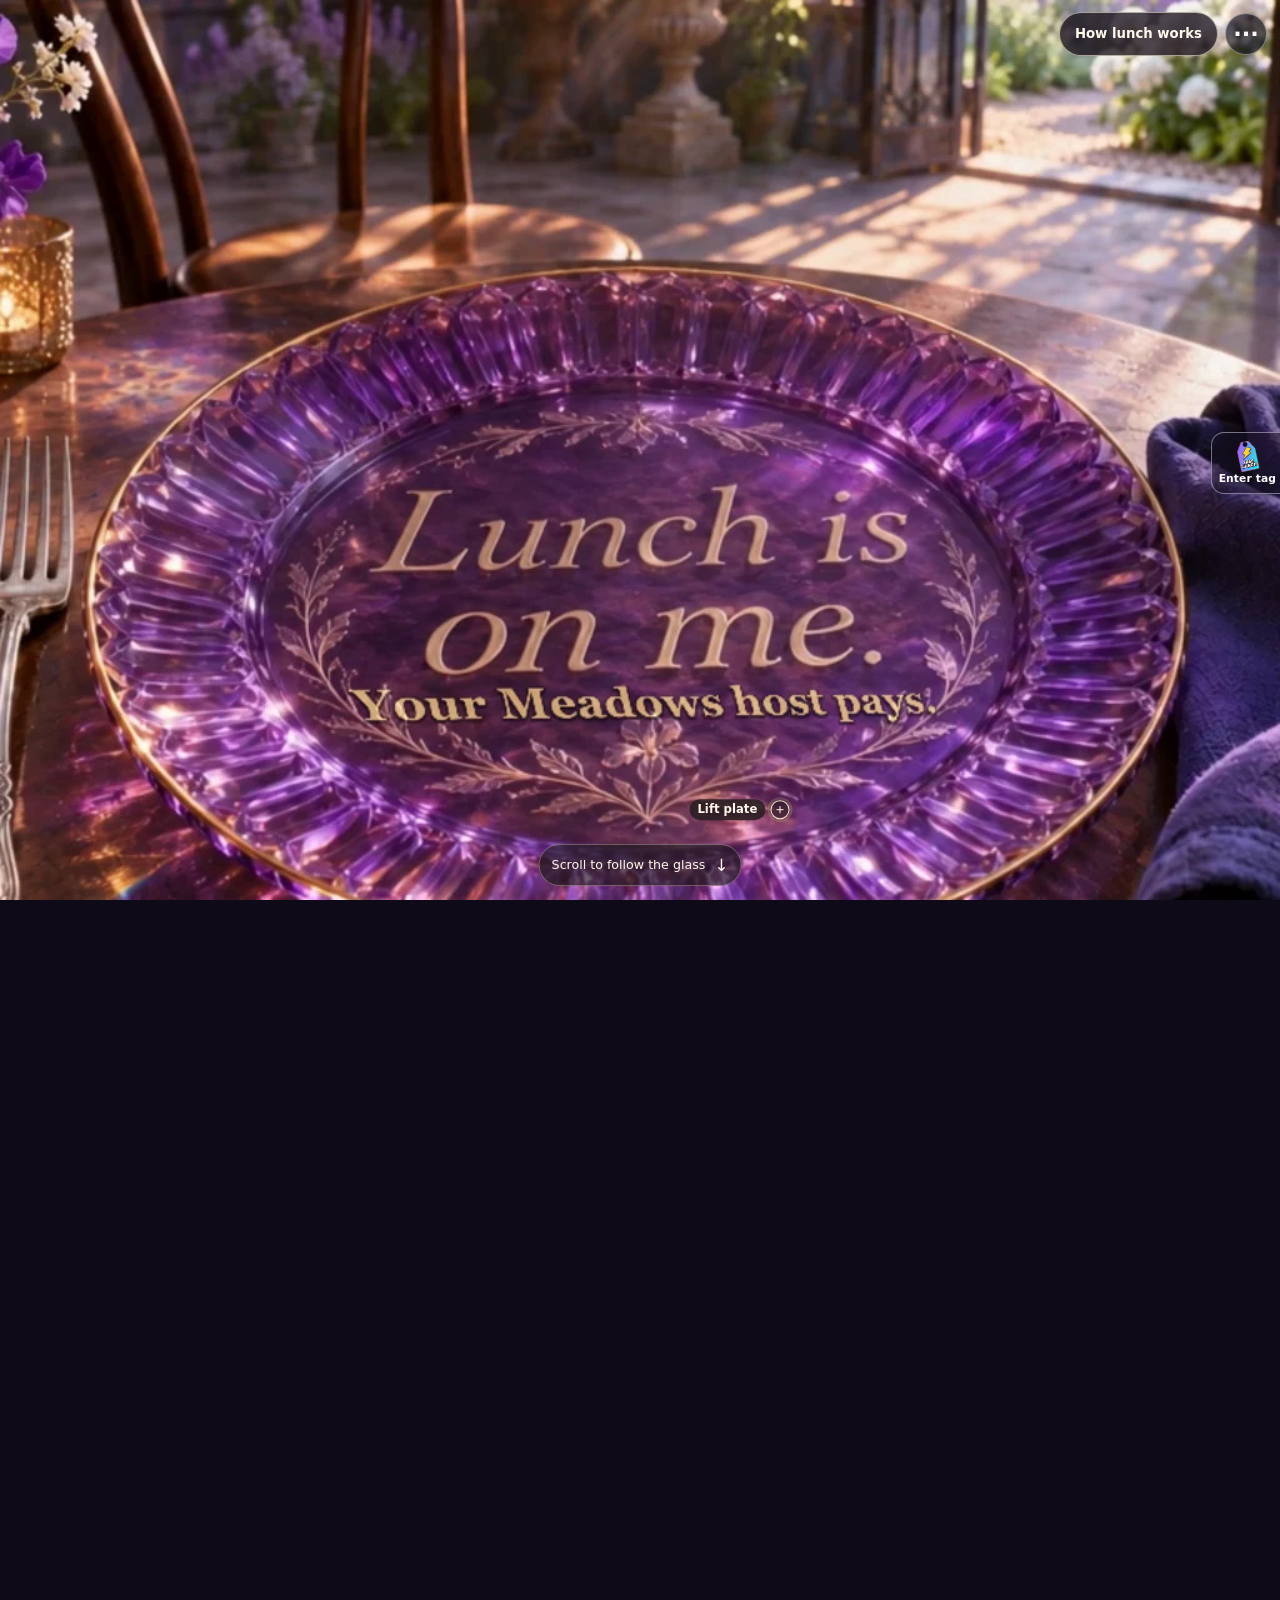
==== index.html @ cc50b6a5 "Add Pass the Salsa as an all-ages neighborhood lunch film" ====
<!doctype html>
<html lang="en">
<head>
<meta charset="utf-8">
<meta name="referrer" content="no-referrer">
<script>
if (location.hash.startsWith('#tag=')) {
  window.__lunchTag = location.hash.slice(5);
  history.replaceState(null, '', location.pathname + location.search + '#claim');
}
</script>
<meta name="viewport" content="width=device-width, initial-scale=1">
<title>Free Lunch Tag · Lunch is on us in Plano, TX</title>
<meta name="description" content="Someone at Meadows Baptist Church wants to buy you lunch. Scan your Free Lunch Tag or enter its code to meet your host and pick a time together.">
<meta name="theme-color" content="#120d25">
<link rel="canonical" href="https://freelunchtag.com/"><link rel="icon" href="LOGO.PNG"><link rel="apple-touch-icon" href="LOGO.PNG"><link rel="manifest" href="manifest.json">
<meta property="og:type" content="website"><meta property="og:url" content="https://freelunchtag.com/"><meta property="og:title" content="Free Lunch Tag · Lunch is on us."><meta property="og:description" content="A little tag. A real invitation to lunch with someone from Meadows in Plano."><meta property="og:image" content="https://freelunchtag.com/assets/film/film-lift-wide.webp?v=walkthrough-1"><meta name="twitter:card" content="summary_large_image">
<link rel="stylesheet" href="screening.css?v=editions-1">
<link rel="preload" as="font" type="font/woff2" crossorigin href="assets/collection/barlow-condensed-extrabold.woff2">
<script type="application/ld+json">{"@context":"https://schema.org","@type":"WebSite","name":"Free Lunch Tag","url":"https://freelunchtag.com/","description":"Collectible invitations to a free meal with a Meadows host in Plano, Texas.","publisher":{"@type":"Organization","name":"Meadows Baptist Church","url":"https://www.meadowsbaptist.org"}}</script>
<script async src="https://www.googletagmanager.com/gtag/js?id=G-GGHV06ZDYR"></script>
<script>window.dataLayer=window.dataLayer||[];function gtag(){dataLayer.push(arguments)}gtag('js',new Date());gtag('config','G-GGHV06ZDYR');</script>
</head>
<body>
<div id="cinema" aria-hidden="true">
  <picture id="stillFrame"><source media="(min-aspect-ratio: 1/1)" srcset="assets/film/film-lift-wide.webp?v=walkthrough-1"><img src="assets/film/film-lift.webp?v=walkthrough-1" alt="" fetchpriority="high"></picture>
  <video id="storyFilm" muted playsinline preload="none" disablepictureinpicture tabindex="-1"></video>
</div>
<header class="film-tools">
  <button type="button" id="invitationGuide" aria-haspopup="dialog" aria-controls="sceneDialog">How lunch works</button>
  <details id="filmOptions"><summary aria-label="Film options" title="Film options"><span aria-hidden="true">···</span></summary>
    <div class="tool-list">
      <a href="found-tag.html">Found Tag</a>
      <a href="lunch-line.html">The Lunch Line</a>
      <a href="pass-the-salsa.html">Pass the Salsa</a>
      <button type="button" id="watchFilm">Watch as a film</button>
      <button type="button" id="inspectTag" aria-haspopup="dialog">Explore the three tags</button>
      <button type="button" id="readScene" aria-haspopup="dialog">Read this scene</button>
      <button type="button" id="motionToggle" aria-pressed="false">Pause motion</button>
    </div>
  </details>
</header>
<div id="filmObjects" role="group" aria-label="Objects in the film"></div>
<main>
  <section id="hero" class="hero" aria-labelledby="hero-title">
    <div class="frame hero-grid">
      <div class="opening">
        <p class="credit">Meadows Baptist Church <span>·</span> Plano, TX</p>
        <h1 id="hero-title"><span>We want to</span> <span>buy you</span> <em>lunch!</em></h1>
        <p class="lede">Your Meadows host buys you lunch. Scan the QR on your tag or enter its code to see your host’s number. Tap “Text my host” to suggest a place and time. After lunch, keep the tag or trade it with a friend.</p>
        <div class="actions"><a class="button pearl" href="#claim">I have a tag</a><a class="text-link" href="#how">How it works</a></div>
      </div>
    </div>
  </section>
  <section id="lunch" class="lunch section" aria-labelledby="lunch-title">
    <div class="frame lunch-inner"><h2 id="lunch-title">Wait… <em>free lunch?</em></h2><div><p>Meadows Baptist Church covers lunch, coffee, or tacos for you and the host linked to your tag. Text your host to pick a spot together.</p><p>A free meal and good conversation. Church attendance is always optional.</p></div></div>
  </section>
  <section id="hosts" class="hosts section" aria-labelledby="hosts-title"><div class="frame host-layout">
    <div><h2 id="hosts-title">Meet your<br><em>lunch hosts.</em></h2><p class="hosts-intro">These are the people from Meadows inviting neighbors to lunch. Tap a name to say hello.</p><p class="proof-text"></p></div>
    <div class="people"><div id="hostsGrid"></div><p id="hostsNotice" role="status"></p><div id="hostProfile" role="region" class="host-profile" aria-label="Lunch host profile" hidden></div></div>
  </div></section>
  <section id="how" class="how section" aria-labelledby="how-title"><div class="frame">
    <h2 id="how-title">How it <em>works.</em></h2>
    <div class="walkthrough">
      <div id="invitationCopy">
        <p class="guide-offer">Someone from Meadows Baptist Church in Plano would love to share a meal with you. Your host picks up the tab.</p>
        <a class="button guide-claim" href="#claim">Enter my tag</a>
        <ol class="guest-steps">
          <li><h3>Find your host.</h3><p>Scan the QR on the back of your tag or enter its 12-character code. You’ll see your host’s photo, a little about them, and their number.</p></li>
          <li><h3>Make a lunch plan.</h3><p>Tap <strong>Text my host</strong> and suggest a time and place.</p><blockquote>“Hey, I got your lunch tag! Are you free for tacos this week?”</blockquote></li>
          <li><h3>Enjoy lunch. Keep the tag.</h3><p>After lunch, keep your design or trade with a friend. The code still points to the original host.</p></li>
        </ol>
        <div class="guest-questions">
          <details><summary>Do I need to attend church?</summary><p>Church attendance is optional. Seth, a pastor at Meadows, takes neighbors in Plano to lunch to hear their stories. Those meals inspired Free Lunch Tag.</p></details>
          <details><summary>Could I host a lunch?</summary><p>Tell your host over lunch that you’d like to invite someone, too. Meadows sets up each new host with a profile and tags of their own.</p></details>
        </div>
      </div>
      <div class="demonstration" aria-hidden="true" data-moment="scan">
        <div class="scan-still"><div class="sample-fob"><div class="mini-ring"></div><img src="assets/collection/back.webp" alt="" width="480" height="720"></div><span class="scanner"></span></div>
        <div class="text-still"><div class="phone-demo"><div class="speaker"></div><div class="chat-header">Your lunch host</div><div class="bubble from">Hey! I got your tag.</div><div class="bubble reply">Tacos on Friday?</div><div class="bubble from last">I’m in!</div></div></div>
        <div class="meal-still"><div class="plate-detail"></div><strong>Lunch<br><i>is on us.</i></strong></div>
      </div>
    </div>
  </div></section>
  <section id="video" class="film section" aria-labelledby="video-title"><div class="frame film-grid">
    <div><h2 id="video-title">Free lunch.<br><em>Real friends.</em></h2><p>See the invitation go from hand to hand in 26 seconds.</p></div>
    <video width="1080" height="1080" controls playsinline preload="none" poster="assets/free-lunch-explainer-poster.jpg" aria-label="Free Lunch Tag explainer"><source src="assets/free-lunch-explainer.mp4" type="video/mp4"><track default kind="captions" src="assets/free-lunch-explainer.vtt" srclang="en" label="English"><a href="assets/free-lunch-explainer.mp4">Watch the film</a></video>
  </div></section>
  <section id="story" class="story section" aria-labelledby="story-title"><div class="frame story-grid"><div><p class="credit">Meadows Baptist Church × Hyper Fenton</p><h2 id="story-title">It started with<br><em>“Let’s grab lunch.”</em></h2></div>
    <div class="prose"><p>Hyper Fenton (Seth Fenton) is a music artist and pastor at Meadows Baptist Church, across the street from Plano East Senior High School. He’s always inviting people around town to grab lunch and hear their stories.</p><p>Free Lunch Tag grew out of that habit. Now Meadows hosts are extending the same invitation to their neighbors.</p>
      <div class="partners"><a href="https://www.meadowsbaptist.org" aria-label="Visit Meadows Baptist Church"><img src="assets/meadows-logo.png" loading="lazy" alt="Meadows Baptist Church"></a><a href="https://www.hyperfenton.com" aria-label="Visit Hyper Fenton"><img src="assets/hyper-fenton-logo.png" loading="lazy" alt="Hyper Fenton"></a></div>
    </div></div></section>
  <section id="why" class="why section" aria-labelledby="why-title"><div class="frame why-inner"><h2 id="why-title">But… <em>why?</em></h2><div><p>We believe God is relational. Jesus made time to sit at the table with people, and we want to love our neighbors that way, too.</p><p>You’re welcome whether you come to church or simply want someone to share a meal with.</p></div></div></section>
  <section id="claim" class="claim section" aria-label="Your invitation"><div class="frame"><div class="ticket">
    <div id="step-0" class="claim-step active"><h2>Enter <em>your tag.</em></h2><p>Enter the 12-character code on the back of your tag to see who’s buying lunch and text them.</p>
      <form id="codeForm" novalidate><label for="tagNumber">Your tag code</label><div class="code-row"><input id="tagNumber" required maxlength="16" autocapitalize="characters" autocomplete="off" spellcheck="false" placeholder="XXXX-XXXX-XXXX" aria-describedby="tagError"><button type="submit" class="button btn-submit">Find my host</button></div><p class="error hidden" id="tagError" role="alert"></p></form></div>
    <div id="step-1" class="claim-step result" aria-labelledby="resultHeading"><p class="credit">Your lunch host</p><h2 id="resultHeading" tabindex="-1">Meet <em id="activatorName">your host</em>.</h2><div class="person"><div id="activatorAvatar"></div><p id="activatorNote"></p></div><p class="phone" id="activatorPhone"></p><a id="textButton" class="button" href="#" aria-disabled="true">Text my host</a><p id="lookupStatus" role="status"></p><p class="minor">Under 18? Arrange lunch with your parent or guardian.</p><button id="anotherTag" class="text-link" type="button">Enter another tag</button></div>
    <noscript>Turn on JavaScript to look up your private code, or ask the person who gave you the tag to arrange lunch directly.</noscript>
  </div></div></section>
  <section id="bonus" class="bonus section" aria-labelledby="bonus-title"><div class="frame host-layout"><div><p class="credit">Come say hello</p><h2 id="bonus-title">Bring your tag<br><em>to Meadows.</em></h2></div><div class="prose"><p>After lunch, bring your tag to Meadows Baptist Church if you’d like to visit. We’d love to meet you.</p><dl class="times"><div><dt>Wednesday</dt><dd>6:00 p.m.</dd></div><div><dt>Sunday</dt><dd>9:30 a.m.</dd></div></dl><a class="text-link" href="https://www.meadowsbaptist.org">Visit Meadows Baptist Church</a></div></div></section>
</main>
<footer><div class="closing" id="made-with-love"><p>Made with love<br><em>by Meadows.</em></p></div>
  <div class="credits"><a href="https://www.meadowsbaptist.org">Meadows Baptist Church, Plano</a> · <a href="admin.html">Host tools</a></div>
</footer>
<button type="button" id="quickTag" aria-label="Enter your tag" aria-haspopup="dialog"><img src="assets/collection/classic.webp" width="35" height="48" alt=""><span>Enter tag</span></button>
<button type="button" id="continueFilm" aria-label="Scroll to the next scene"><span id="scrollCue">Scroll to follow the glass</span><span class="scroll-arrow" aria-hidden="true">↓</span></button>
<dialog id="quickLookup" aria-label="Your Free Lunch Tag"><div class="lookup-frame"><button type="button" class="dismiss" id="closeLookup">Back to film</button><div id="lookupMount"></div></div></dialog>
<dialog id="sceneDialog" aria-labelledby="sceneTitle"><div class="detail-frame"><button type="button" class="dismiss" id="closeScene">Back to film</button><h2 id="sceneTitle"></h2><div id="sceneContent"></div></div></dialog>
<dialog id="collectorDialog" aria-labelledby="galleryTitle"><div class="modal-inner"><div class="gallery-header"><h2 id="galleryTitle">The first <em>three.</em></h2><button type="button" id="closeGallery" autofocus>Close</button></div><div id="galleryMount"><div id="collection" class="display" data-edition="classic">
        <div class="scene" id="stage" role="button" tabindex="0" aria-description="Press Enter to flip the tag. Drag horizontally to turn it in 3D." aria-label="Classic Lightning, front of the collectible tag">
          <div class="tabletop" aria-hidden="true"></div>
          <div class="contact-shadow" aria-hidden="true"></div>
          <div class="fallback" aria-hidden="true"><div class="fob"><div class="ring"></div><img id="frontArt" src="assets/collection/classic.webp" width="480" height="720" alt=""><img class="tag-back" src="assets/collection/back.webp" width="480" height="720" alt=""></div></div>
        </div>
        <div class="collector-controls">
          <div class="edition-heading"><span class="edition-count">01 / 03</span><strong id="editionName" aria-live="polite">Classic Lightning</strong></div>
          <div class="edition-controls"><button id="flipTag" type="button" aria-pressed="false"><span id="flipLabel">Flip tag</span></button></div>
          <div class="selector" role="group" aria-label="Choose your collectible"><button type="button" data-choice="classic" aria-pressed="true">Classic</button><button type="button" data-choice="taco" aria-pressed="false">Taco</button><button type="button" data-choice="pizza" aria-pressed="false">Pizza</button></div>
          <p class="collector-note">After lunch, the tag is yours to keep or trade. Each code stays with its original host.</p>
        </div>
      </div></div></div></dialog>
<script type="module" src="pilot.js?v=one-take-1"></script>
<script type="module" src="collection.js?v=editions-1"></script>
<script type="module" src="tag-viewer.js?v=one-take-1"></script>
<script type="module" src="screening.js?v=editions-2"></script>
</body></html>
---- screening.css ----
@font-face {font-family:Barlow Condensed;src:url('assets/collection/barlow-condensed-extrabold.woff2') format('woff2');font-weight:800;font-display:swap}
:root{--ink:#221c2d;--paper:#faf6f0;--type:"Barlow Condensed","Arial Narrow",Impact,sans-serif;--ring:#bbacf1;color:var(--ink);background:var(--paper);font:100%/1.5 -apple-system,BlinkMacSystemFont,"Helvetica Neue",Arial,sans-serif}
*{box-sizing:border-box}body,h1,h2,h3,p,figure,dl,dd{margin:0}button,input{font:inherit}button,summary{cursor:pointer}button,a{color:inherit}a{text-underline-offset:.22em}a:focus-visible,button:focus-visible,summary:focus-visible,input:focus-visible,video:focus-visible{outline:3px solid var(--ring);outline-offset:3px}
[hidden],.hidden{display:none!important}h1,h2,h3,.brand{font-family:var(--type);font-weight:800;letter-spacing:-.025em;line-height:1.02}h1{font-size:clamp(3rem,7vw,6.5rem)}h2{font-size:clamp(2.5rem,4vw,4.3rem)}h3{font-size:1.7rem}p+p{margin-top:.8rem}h2+p,h3+p{margin-top:.75rem}
.skip{position:fixed;top:-10rem;left:1rem;z-index:15}.skip:focus{top:1rem;background:white;padding:.7rem}
.frame,.closing,.credits{width:min(90%,1000px);margin:auto}.hero,.section,.closing,.credits{padding-block:3rem}
.opening .credit,.story .credit,.bonus .credit,.result .credit{font-size:.8rem;letter-spacing:.05em;text-transform:uppercase}
.lede,.hosts-intro{max-width:44rem;margin-top:1rem}.actions,.partners,.times{display:flex;flex-wrap:wrap;gap:1rem;margin-top:1rem}.partners img{width:86px;height:58px;object-fit:contain;background:white;padding:4px}.section p{max-width:55ch}.sequence article{margin:22px 0}.step-no{font-size:.8rem;font-weight:750;color:#62418a}.film-grid video{width:min(100%,380px);height:auto;margin-top:1rem}.demonstration{display:none}.times dt{font-weight:750}.bonus .text-link{display:inline-block;margin-top:1rem}
#cinema,#filmObjects,#continueFilm,.film-tools,#quickTag{display:none}
html.projecting{background:#0e0a17;color:#fffbf7}
.projecting body{isolation:isolate;background:transparent}
.projecting #cinema{display:block;position:fixed;inset:0;z-index:-1;overflow:hidden;background:#100b21}
#cinema picture,#cinema picture img,#storyFilm{position:absolute;inset:0;width:100%;height:100%;display:block}
#cinema img,#storyFilm{object-fit:cover;object-position:50% 50%;background:#120e25}
#storyFilm{opacity:0;pointer-events:none}#cinema.on-film #storyFilm{opacity:1}
@media(max-aspect-ratio:9/19){#cinema img,#storyFilm{object-fit:contain;background:#0e0b18}}
@media(min-aspect-ratio:21/9){#cinema img,#storyFilm{object-fit:contain}}
.projecting main>section,.projecting .closing{position:relative;height:var(--travel,100svh);min-height:480px;padding:0;pointer-events:none}

.projecting main>section>.frame,.projecting .closing p,.projecting .credits{position:absolute!important;clip-path:inset(50%);overflow:hidden;width:1px;height:1px;margin:-1px;padding:0;white-space:normal}
.projecting footer{padding:0}.projecting .closing{width:100%;height:var(--travel,230svh)}
.projecting .film-tools{display:flex;align-items:center;gap:7px;position:fixed;right:max(13px,env(safe-area-inset-right));top:max(12px,env(safe-area-inset-top));z-index:5;color:#fff}
.film-tools details{position:relative}.film-tools summary{list-style:none;display:grid;place-items:center;width:42px;height:42px;border-radius:50%;background:#100e229e;color:#fff9ff;font:700 1.4rem/1 system-ui;border:1px solid #fff6;user-select:none}
.film-tools summary::-webkit-details-marker{display:none}.tool-list{position:absolute;top:48px;right:0;display:grid;min-width:190px;border-radius:12px;border:1px solid #e1d9f680;padding:6px;background:#201b32f5;box-shadow:0 12px 24px #0e082a55}
.tool-list button{color:white;background:none;border:0;text-align:left;padding:10px 12px;border-radius:8px;font-size:.94rem}
.tool-list button:hover{background:#534967}
.projecting #quickTag{position:fixed;display:grid;justify-items:center;align-content:center;right:0;top:48%;z-index:5;color:#fff;min-width:44px;min-height:62px;padding:5px 4px 5px 7px;background:#1913269c;border:1px solid #ddd4ed80;border-right:0;border-radius:13px 0 0 13px;box-shadow:0 2px 8px #08041433}
#quickTag img{height:32px;width:23px;object-fit:contain;transform:rotate(-12deg)}#quickTag span{font:600 .67rem/1.35 system-ui;letter-spacing:.01em}
.projecting #filmObjects{display:block;position:fixed;inset:0;z-index:1;pointer-events:none;overflow:hidden}
.film-object{position:absolute;left:0;top:0;display:block;margin:0;padding:0;border:0;border-radius:24%;background:transparent;color:#fff6de;pointer-events:auto;touch-action:pan-y pinch-zoom;-webkit-tap-highlight-color:transparent}
.film-object:focus-visible{outline:2px solid #fff1b5;outline-offset:-3px}
.film-pin{position:absolute;display:grid;place-items:center;width:19px;height:19px;transform:translate(-50%,-50%);border:1px solid #fff4d3e8;border-radius:100%;background:#281a209c;box-shadow:0 0 0 3px #fff3c329,0 1px 6px #24141988;pointer-events:none}
.film-pin::before,.film-pin::after{content:"";position:absolute;width:7px;height:1px;background:currentColor}
.film-pin::after{transform:rotate(90deg)}
.film-pin-label{position:absolute;left:calc(100% + 6px);width:max-content;padding:4px 8px;border-radius:12px;background:#281e22df;color:#fff8ec;font:550 .73rem/1.15 system-ui;opacity:0}
.film-pin.label-left .film-pin-label{left:auto;right:calc(100% + 6px)}
.film-object[data-object="plate"] .film-pin-label,.film-object:focus-visible .film-pin-label{opacity:1}
@media(hover:hover){.film-object:hover .film-pin-label{opacity:1}.film-object:hover .film-pin{background:#3a2d3b}}
.projecting #continueFilm{display:flex;align-items:center;gap:9px;position:fixed;z-index:3;bottom:max(14px,env(safe-area-inset-bottom));left:50%;transform:translateX(-50%);min-width:42px;min-height:42px;padding:4px 12px;border:1px solid #ffead850;border-radius:24px;background:#211a1ea6;color:#fff7e9;font:500 .79rem/1.1 system-ui;white-space:nowrap}
#continueFilm .scroll-arrow{margin:auto;font-size:1.05rem}#continueFilm.at-end .scroll-arrow{transform:rotate(180deg)}
dialog{padding:0;color:var(--ink);background:var(--paper);border:1px solid #b9adc8;border-radius:17px;max-width:94vw;max-height:88dvh;width:min(590px,93vw);overflow:auto;box-shadow:0 22px 85px #08041499}
dialog::backdrop{background:#100b1bbf;backdrop-filter:blur(4px)}body:has(dialog[open]){overflow:hidden}
.lookup-frame,.detail-frame{padding:clamp(20px,4.5vw,38px)}
.dismiss,.profile-close,.btn-secondary,.plain,.text-link{background:none;border:0;padding:6px 0;text-decoration:underline;text-underline-offset:.25em;color:inherit}
.dismiss{display:block;margin:0 0 20px auto;font-size:.95rem}
.ticket .credit{color:#625779;margin-bottom:12px}
.claim-step{display:none}.claim-step.active{display:block}
.ticket h2,.detail-frame h2{margin-bottom:12px}.ticket p{max-width:45ch}.ticket form{margin-top:24px}.ticket label{display:block;font-weight:650;margin-bottom:6px}
.code-row{display:flex;flex-wrap:wrap;gap:8px}.code-row input{min-width:0;flex:1 1 12rem;color:var(--ink);border:1px solid #a299a8;border-radius:8px;padding:12px;font:600 1rem/1.35 ui-monospace,monospace;text-transform:uppercase}
.button{display:inline-flex;align-items:center;justify-content:center;background:#342745;color:#fff;padding:11px 18px;border:0;border-radius:8px;text-decoration:none;font-weight:700}
.error{color:#a52b50;margin-top:8px}#lookupStatus,.minor{font-size:.9rem;color:#564c5e;margin-top:12px}.phone{font-weight:750;font-size:1.35rem;letter-spacing:.01em;margin:12px 0}
.person{display:flex;align-items:center;gap:13px;margin:16px 0}.person .host-face{width:72px;height:72px;flex:none}.host-face{display:grid;place-items:center;overflow:hidden;border-radius:50%;background:#bcb2da;color:#30223c}.host-face img{width:100%;height:100%;object-fit:cover}
.host-tile{margin-top:1rem;display:grid;grid-template-columns:68px 1fr;gap:1px 14px;text-align:left;align-items:center;border:1px solid #ccc1d1;border-radius:12px;padding:12px;min-width:260px;background:#fffaf5;color:var(--ink)}
.host-tile .host-face{grid-row:1/4;width:68px;height:68px}.host-status,.host-available,#hostsNotice,.proof-text{font-size:.88rem;color:#655c6b}.host-tile strong{font-size:1.15rem}.host-profile{padding:16px 0 0}.host-profile>.host-face{width:70px;height:70px}.profile-close{float:right}.host-profile h3,.host-profile p{margin-top:10px}
#sceneContent p+p{margin-top:10px}#sceneContent ol{padding-left:1.4rem}#sceneContent li+li{margin-top:10px}#sceneContent video{display:block;width:min(100%,440px);height:auto;max-height:66dvh;margin:0 auto}.story-links{display:flex;gap:1rem;margin-top:1rem;flex-wrap:wrap}
#collectorDialog{width:100vw;max-width:100vw;height:100dvh;max-height:100dvh;border:0;border-radius:0;color:#fff7ff;background:radial-gradient(ellipse at center,#7e70b7,#342856 77%)}
.modal-inner{padding:clamp(18px,4vw,45px);max-width:1100px;min-height:100%;margin:auto;display:flex;flex-direction:column;justify-content:center}
.gallery-header,.collector-controls,.edition-heading,.edition-controls,.selector{display:flex;align-items:center;gap:12px}
.gallery-header{justify-content:space-between}.gallery-header button,.edition-controls button{color:inherit;background:none;border:1px solid #fff7;border-radius:32px;padding:8px 14px}
.display,.scene{position:relative}.scene{height:min(59dvh,600px);isolation:isolate;touch-action:pan-y;cursor:grab}
.product-canvas,.fallback{position:absolute;inset:0;width:100%;height:100%;pointer-events:none}.product-canvas{opacity:0;filter:drop-shadow(7px 13px 9px #10092175)}
.scene.has-model .product-canvas{opacity:1}.scene.has-model .fallback{visibility:hidden}.fallback{display:grid;place-items:center;perspective:800px}
.fob{height:75%;aspect-ratio:48/90;position:relative;transform-style:preserve-3d;transform:rotateZ(9deg) rotateY(-12deg)}
.fob img{position:absolute;bottom:0;width:100%;height:82%;object-fit:contain;backface-visibility:hidden}.tag-back{transform:rotateY(180deg)}.flipped .fob{transform:rotateZ(-8deg) rotateY(174deg)}
.ring{width:33%;height:26%;left:34%;top:0;position:absolute;border-radius:50%;background:linear-gradient(115deg,#dad8e5,#29232b 31%,#eee 50%,#46424e 70%);mask:radial-gradient(ellipse closest-side,transparent 70%,black 74%)}
.collector-controls{position:relative;z-index:2;max-width:560px;margin:auto;flex-wrap:wrap;justify-content:space-between}.edition-heading strong{font:800 1.6rem/1 var(--type)}.edition-count{font:.75rem/1.2 ui-monospace,monospace}
.selector{width:100%;gap:4px;border:1px solid #fff8;border-radius:40px;padding:3px}.selector button{flex:1;color:inherit;background:none;border:0;border-radius:99px;min-height:40px;font-weight:650}.selector button[aria-pressed=true]{background:white;color:#32253d}
.neighbor{position:absolute;top:18%;height:46%;width:clamp(75px,16vw,190px);border:0;background:none;filter:drop-shadow(3px 7px 4px #11082166)}.neighbor img{width:100%;height:100%;object-fit:contain}.neighbor.prev{left:0;transform:rotate(-15deg)}.neighbor.next{right:0;transform:rotate(15deg)}.neighbor:hover{scale:1.05}
@media(max-width:620px){.scene{height:min(50dvh,410px)}.neighbor{width:18%}.gallery-header h2{font-size:2.5rem}.person{align-items:flex-start}.code-row .button{width:100%}}
@media(prefers-reduced-motion:reduce){*,*::before,*::after{animation:none!important;transition:none!important}}
/* Keep the optical frame edge to edge on phones, with a matte on unusually wide or square screens. */
@media(min-aspect-ratio: 2/5) and (max-aspect-ratio: 9/19){#cinema img,#storyFilm{object-fit:cover}}
@media(min-aspect-ratio:1/1) and (max-aspect-ratio:7/5){#cinema img,#storyFilm{object-fit:contain}}

@media(max-aspect-ratio:1/1){
  .projecting #quickTag{top:73%}
}
@media(max-aspect-ratio:1/1) and (prefers-reduced-motion:no-preference){
  .projecting:not([data-motion="off"]) #quickTag{transition:top .65s ease-in-out}
}

#invitationGuide{-webkit-tap-highlight-color:transparent;min-height:44px;border-radius:24px;border:1px solid #fff5df94;padding:0 15px;background:#211923cc;color:#fff9ee;font:600 .83rem/1.2 system-ui}
#invitationGuide:hover{background:#342737}
#sceneDialog[data-guide]{color:#332b2c;background:#fbf5e8;border:1px solid #c9b99c;border-radius:9px}
#sceneDialog[data-guide] .detail-frame{padding:clamp(18px,4.6vw,38px)}
#sceneDialog[data-guide] .dismiss{margin-bottom:12px}
#sceneDialog[data-guide] h2{font-family:Georgia,serif;font-weight:normal;font-style:italic;font-size:clamp(1.9rem,5.8vw,3rem);line-height:1.08}
.guide-offer{max-width:42ch;line-height:1.5}
.guide-claim{margin:14px 0 6px;min-height:44px;background:#4b2949;color:white}
.guest-steps,#sceneContent .guest-steps{list-style:none;counter-reset:guest-step;padding:0;margin:12px 0 18px}
.guest-steps li{counter-increment:guest-step;position:relative;padding:13px 0 0 31px;border-top:1px solid #bda97d70}
.guest-steps li+li{margin-top:12px}
.guest-steps li::before{content:counter(guest-step);position:absolute;left:0;top:15px;font:italic 1.15rem/1 Georgia,serif;color:#754e63}
.guest-steps h3{font-size:1.45rem}
.guest-steps h3+p,.guest-questions p{margin-top:5px;line-height:1.44}
.guest-steps blockquote{margin:9px 0 0;border-left:2px solid #b18a5d;padding-left:10px;color:#5b394a;font:italic 1rem/1.45 Georgia,serif}
.guest-questions details{border-top:1px solid #bda97d70}
.guest-questions summary{padding:12px 0;min-height:44px;font-weight:650}
.guest-questions details p{margin:0 0 14px}
.collector-note{flex-basis:100%;max-width:44ch;margin:2px auto 0;text-align:center;font-size:.93rem;line-height:1.45}

.tool-list a{display:block;padding:10px 12px;color:white;text-decoration:none;border-radius:8px;font-size:.94rem}.tool-list a:hover{background:#534967}
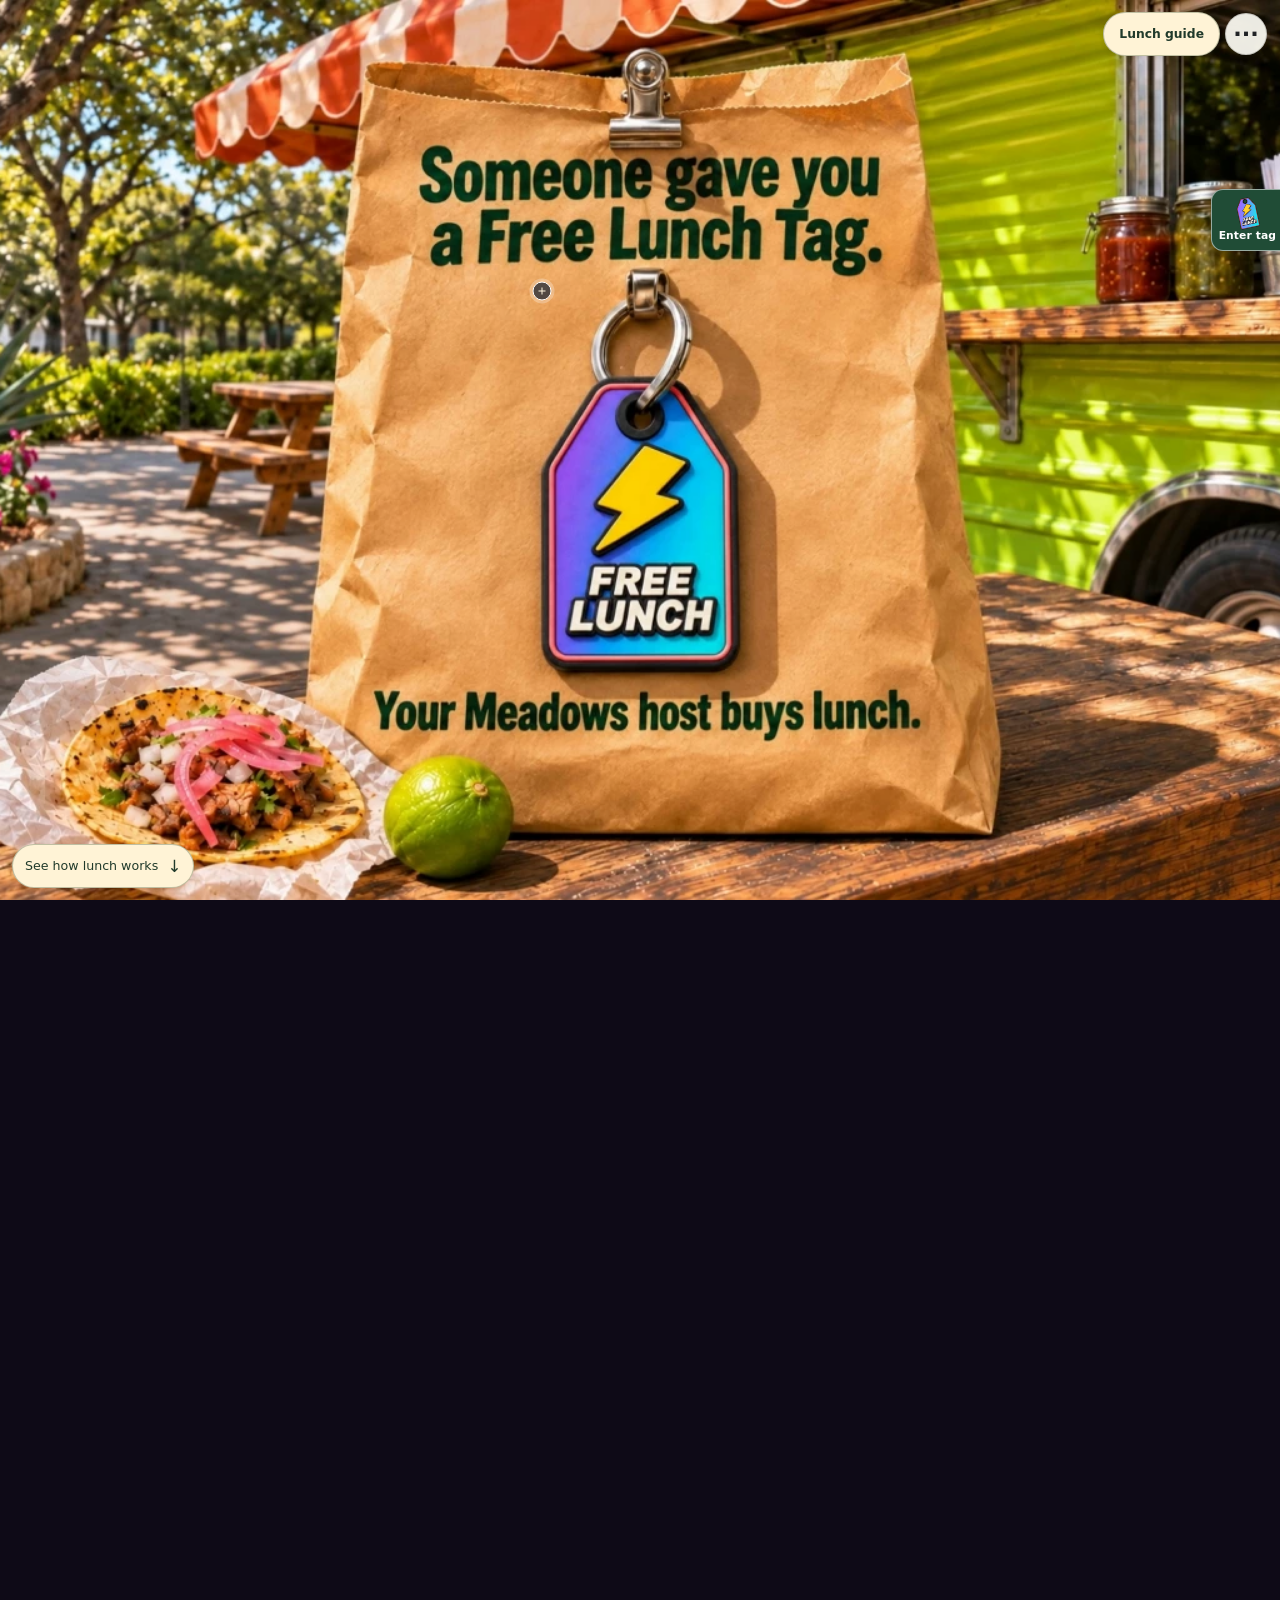
==== commit 8168af89: "Make the selected Free Lunch Tag design the homepage and preserve alternate films" ====
--- a/index.html
+++ b/index.html
@@ -1,5 +1,5 @@
 <!doctype html>
-<html lang="en">
+<html lang="en" data-film="pass-the-salsa">
 <head>
 <meta charset="utf-8">
 <meta name="referrer" content="no-referrer">
@@ -10,12 +10,13 @@
 }
 </script>
 <meta name="viewport" content="width=device-width, initial-scale=1">
-<title>Free Lunch Tag · Lunch is on us in Plano, TX</title>
-<meta name="description" content="Someone at Meadows Baptist Church wants to buy you lunch. Scan your Free Lunch Tag or enter its code to meet your host and pick a time together.">
-<meta name="theme-color" content="#120d25">
+<title>Someone gave you a Free Lunch Tag</title>
+<meta name="description" content="Someone gave you a Free Lunch Tag. Your Meadows host buys lunch. Scan the tag or enter its code to meet your host and make a plan.">
+<meta name="theme-color" content="#fff4d8">
 <link rel="canonical" href="https://freelunchtag.com/"><link rel="icon" href="LOGO.PNG"><link rel="apple-touch-icon" href="LOGO.PNG"><link rel="manifest" href="manifest.json">
-<meta property="og:type" content="website"><meta property="og:url" content="https://freelunchtag.com/"><meta property="og:title" content="Free Lunch Tag · Lunch is on us."><meta property="og:description" content="A little tag. A real invitation to lunch with someone from Meadows in Plano."><meta property="og:image" content="https://freelunchtag.com/assets/film/film-lift-wide.webp?v=walkthrough-1"><meta name="twitter:card" content="summary_large_image">
+<meta property="og:type" content="website"><meta property="og:url" content="https://freelunchtag.com/"><meta property="og:title" content="Someone gave you a Free Lunch Tag"><meta property="og:description" content="Someone gave you a Free Lunch Tag. Your Meadows host buys lunch. Scan the tag or enter its code to meet your host and make a plan."><meta property="og:image" content="https://freelunchtag.com/assets/pass-the-salsa/film-offer-wide.webp?v=2"><meta name="twitter:card" content="summary_large_image">
 <link rel="stylesheet" href="screening.css?v=editions-1">
+<link rel="stylesheet" href="film-editions.css?v=2">
 <link rel="preload" as="font" type="font/woff2" crossorigin href="assets/collection/barlow-condensed-extrabold.woff2">
 <script type="application/ld+json">{"@context":"https://schema.org","@type":"WebSite","name":"Free Lunch Tag","url":"https://freelunchtag.com/","description":"Collectible invitations to a free meal with a Meadows host in Plano, Texas.","publisher":{"@type":"Organization","name":"Meadows Baptist Church","url":"https://www.meadowsbaptist.org"}}</script>
 <script async src="https://www.googletagmanager.com/gtag/js?id=G-GGHV06ZDYR"></script>
@@ -23,18 +24,16 @@
 </head>
 <body>
 <div id="cinema" aria-hidden="true">
-  <picture id="stillFrame"><source media="(min-aspect-ratio: 1/1)" srcset="assets/film/film-lift-wide.webp?v=walkthrough-1"><img src="assets/film/film-lift.webp?v=walkthrough-1" alt="" fetchpriority="high"></picture>
+  <picture id="stillFrame"><source media="(min-aspect-ratio: 1/1)" srcset="assets/pass-the-salsa/film-offer-wide.webp?v=2"><img src="assets/pass-the-salsa/film-offer.webp?v=2" alt="" fetchpriority="high"></picture>
   <video id="storyFilm" muted playsinline preload="none" disablepictureinpicture tabindex="-1"></video>
 </div>
 <header class="film-tools">
-  <button type="button" id="invitationGuide" aria-haspopup="dialog" aria-controls="sceneDialog">How lunch works</button>
+  <button type="button" id="invitationGuide" aria-haspopup="dialog" aria-controls="sceneDialog">Lunch guide</button>
   <details id="filmOptions"><summary aria-label="Film options" title="Film options"><span aria-hidden="true">···</span></summary>
     <div class="tool-list">
-      <a href="found-tag.html">Found Tag</a>
-      <a href="lunch-line.html">The Lunch Line</a>
-      <a href="pass-the-salsa.html">Pass the Salsa</a>
       <button type="button" id="watchFilm">Watch as a film</button>
       <button type="button" id="inspectTag" aria-haspopup="dialog">Explore the three tags</button>
+      <button type="button" id="tableTalk" aria-haspopup="dialog">Mild or hot? Pick a question</button>
       <button type="button" id="readScene" aria-haspopup="dialog">Read this scene</button>
       <button type="button" id="motionToggle" aria-pressed="false">Pause motion</button>
     </div>
@@ -45,8 +44,9 @@
   <section id="hero" class="hero" aria-labelledby="hero-title">
     <div class="frame hero-grid">
       <div class="opening">
+        <noscript><img class="no-script-film" src="assets/pass-the-salsa/film-offer.webp?v=2" alt="A Classic Lightning keychain clips to a bag at the taco window. The bag reads “Someone gave you a Free Lunch Tag. Your Meadows host buys lunch.”"></noscript>
         <p class="credit">Meadows Baptist Church <span>·</span> Plano, TX</p>
-        <h1 id="hero-title"><span>We want to</span> <span>buy you</span> <em>lunch!</em></h1>
+        <h1 id="hero-title">Someone gave you a <em>Free Lunch Tag.</em></h1>
         <p class="lede">Your Meadows host buys you lunch. Scan the QR on your tag or enter its code to see your host’s number. Tap “Text my host” to suggest a place and time. After lunch, keep the tag or trade it with a friend.</p>
         <div class="actions"><a class="button pearl" href="#claim">I have a tag</a><a class="text-link" href="#how">How it works</a></div>
       </div>
@@ -56,23 +56,24 @@
     <div class="frame lunch-inner"><h2 id="lunch-title">Wait… <em>free lunch?</em></h2><div><p>Meadows Baptist Church covers lunch, coffee, or tacos for you and the host linked to your tag. Text your host to pick a spot together.</p><p>A free meal and good conversation. Church attendance is always optional.</p></div></div>
   </section>
   <section id="hosts" class="hosts section" aria-labelledby="hosts-title"><div class="frame host-layout">
-    <div><h2 id="hosts-title">Meet your<br><em>lunch hosts.</em></h2><p class="hosts-intro">These are the people from Meadows inviting neighbors to lunch. Tap a name to say hello.</p><p class="proof-text"></p></div>
+    <div><h2 id="hosts-title">Meet your<br><em>lunch hosts.</em></h2><p class="hosts-intro">Your tag connects you to a real person from Meadows in Plano. You can read their introduction before making a plan.</p><p class="proof-text"></p></div>
     <div class="people"><div id="hostsGrid"></div><p id="hostsNotice" role="status"></p><div id="hostProfile" role="region" class="host-profile" aria-label="Lunch host profile" hidden></div></div>
   </div></section>
   <section id="how" class="how section" aria-labelledby="how-title"><div class="frame">
     <h2 id="how-title">How it <em>works.</em></h2>
     <div class="walkthrough">
       <div id="invitationCopy">
-        <p class="guide-offer">Someone from Meadows Baptist Church in Plano would love to share a meal with you. Your host picks up the tab.</p>
+        <p class="guide-offer">Pizza, tacos, coffee. Your Meadows host covers your lunch. Pick a public spot together and meet someone new.</p>
         <a class="button guide-claim" href="#claim">Enter my tag</a>
         <ol class="guest-steps">
           <li><h3>Find your host.</h3><p>Scan the QR on the back of your tag or enter its 12-character code. You’ll see your host’s photo, a little about them, and their number.</p></li>
-          <li><h3>Make a lunch plan.</h3><p>Tap <strong>Text my host</strong> and suggest a time and place.</p><blockquote>“Hey, I got your lunch tag! Are you free for tacos this week?”</blockquote></li>
+          <li><h3>Make a lunch plan.</h3><p>Tap <strong>Text my host</strong> and suggest a time and place. Want to bring a friend? Ask your host when you make the plan.</p><blockquote>“Hey, I got your tag! Tacos at noon? Can a friend join?”</blockquote></li>
           <li><h3>Enjoy lunch. Keep the tag.</h3><p>After lunch, keep your design or trade with a friend. The code still points to the original host.</p></li>
         </ol>
         <div class="guest-questions">
+          <details><summary>Can I bring someone?</summary><p>Ask your host who can join and what lunch covers. If you’re under 18, arrange the meal with your parent or guardian.</p></details>
           <details><summary>Do I need to attend church?</summary><p>Church attendance is optional. Seth, a pastor at Meadows, takes neighbors in Plano to lunch to hear their stories. Those meals inspired Free Lunch Tag.</p></details>
-          <details><summary>Could I host a lunch?</summary><p>Tell your host over lunch that you’d like to invite someone, too. Meadows sets up each new host with a profile and tags of their own.</p></details>
+          <details><summary>Could I host a lunch?</summary><p>Tell your host you’d like to buy lunch for a neighbor next time. Meadows sets up each new host with a profile and tags of their own.</p></details>
         </div>
       </div>
       <div class="demonstration" aria-hidden="true" data-moment="scan">
@@ -97,13 +98,13 @@
     <div id="step-1" class="claim-step result" aria-labelledby="resultHeading"><p class="credit">Your lunch host</p><h2 id="resultHeading" tabindex="-1">Meet <em id="activatorName">your host</em>.</h2><div class="person"><div id="activatorAvatar"></div><p id="activatorNote"></p></div><p class="phone" id="activatorPhone"></p><a id="textButton" class="button" href="#" aria-disabled="true">Text my host</a><p id="lookupStatus" role="status"></p><p class="minor">Under 18? Arrange lunch with your parent or guardian.</p><button id="anotherTag" class="text-link" type="button">Enter another tag</button></div>
     <noscript>Turn on JavaScript to look up your private code, or ask the person who gave you the tag to arrange lunch directly.</noscript>
   </div></div></section>
-  <section id="bonus" class="bonus section" aria-labelledby="bonus-title"><div class="frame host-layout"><div><p class="credit">Come say hello</p><h2 id="bonus-title">Bring your tag<br><em>to Meadows.</em></h2></div><div class="prose"><p>After lunch, bring your tag to Meadows Baptist Church if you’d like to visit. We’d love to meet you.</p><dl class="times"><div><dt>Wednesday</dt><dd>6:00 p.m.</dd></div><div><dt>Sunday</dt><dd>9:30 a.m.</dd></div></dl><a class="text-link" href="https://www.meadowsbaptist.org">Visit Meadows Baptist Church</a></div></div></section>
+  <section id="bonus" class="bonus section" aria-labelledby="bonus-title"><div class="frame host-layout"><div><p class="credit">Come say hello</p><h2 id="bonus-title">Trade tags.<br><em>Keep in touch.</em></h2></div><div class="prose"><p>Keep your tag on your keys or trade designs after lunch. Each code stays with its original host. If you’d like to meet more of the Meadows crew in Plano, you’re welcome to visit.</p><dl class="times"><div><dt>Wednesday</dt><dd>6:00 p.m.</dd></div><div><dt>Sunday</dt><dd>9:30 a.m.</dd></div></dl><a class="text-link" href="https://www.meadowsbaptist.org">Visit Meadows Baptist Church</a></div></div></section>
 </main>
 <footer><div class="closing" id="made-with-love"><p>Made with love<br><em>by Meadows.</em></p></div>
   <div class="credits"><a href="https://www.meadowsbaptist.org">Meadows Baptist Church, Plano</a> · <a href="admin.html">Host tools</a></div>
 </footer>
 <button type="button" id="quickTag" aria-label="Enter your tag" aria-haspopup="dialog"><img src="assets/collection/classic.webp" width="35" height="48" alt=""><span>Enter tag</span></button>
-<button type="button" id="continueFilm" aria-label="Scroll to the next scene"><span id="scrollCue">Scroll to follow the glass</span><span class="scroll-arrow" aria-hidden="true">↓</span></button>
+<button type="button" id="continueFilm" aria-label="Scroll to the next scene"><span id="scrollCue">See how lunch works</span><span class="scroll-arrow" aria-hidden="true">↓</span></button>
 <dialog id="quickLookup" aria-label="Your Free Lunch Tag"><div class="lookup-frame"><button type="button" class="dismiss" id="closeLookup">Back to film</button><div id="lookupMount"></div></div></dialog>
 <dialog id="sceneDialog" aria-labelledby="sceneTitle"><div class="detail-frame"><button type="button" class="dismiss" id="closeScene">Back to film</button><h2 id="sceneTitle"></h2><div id="sceneContent"></div></div></dialog>
 <dialog id="collectorDialog" aria-labelledby="galleryTitle"><div class="modal-inner"><div class="gallery-header"><h2 id="galleryTitle">The first <em>three.</em></h2><button type="button" id="closeGallery" autofocus>Close</button></div><div id="galleryMount"><div id="collection" class="display" data-edition="classic">
@@ -122,5 +123,5 @@
 <script type="module" src="pilot.js?v=one-take-1"></script>
 <script type="module" src="collection.js?v=editions-1"></script>
 <script type="module" src="tag-viewer.js?v=one-take-1"></script>
-<script type="module" src="screening.js?v=editions-2"></script>
+<script type="module" src="screening.js?v=editions-3"></script>
 </body></html>
--- a/film-editions.css
+++ b/film-editions.css
@@ -0,0 +1,41 @@
+html[data-film]{--paper:#f6f2eb;--ink:#171a20;--ring:#3a6aea}
+html[data-film="lunch-line"]{--paper:#fff4dc;--ink:#15254a;--ring:#e84622}
+[data-film] .film-tools{gap:5px}
+[data-film] #filmOptions summary,[data-film] #invitationGuide,[data-film] #continueFilm{background:#f8f7eff2;color:#202225;border:1px solid #2223;box-shadow:0 1px 5px #2222}
+[data-film] #invitationGuide{font-size:.77rem}
+[data-film] .tool-list{background:#fcfaf3;color:#202125;border-color:#2222}
+[data-film] .tool-list button,[data-film] .tool-list a{color:inherit}
+[data-film] .tool-list button:hover,[data-film] .tool-list a:hover{background:#e6e5dc}
+[data-film] #quickTag{top:21%;border-radius:12px 0 0 12px;color:white;background:#1e2639eb;border-color:#fff8}
+[data-film] #continueFilm{left:max(12px,env(safe-area-inset-left));transform:none;bottom:max(12px,env(safe-area-inset-bottom));min-height:44px}
+[data-film] .film-pin{border-color:#fff;background:#1c2739bc;box-shadow:0 0 0 3px #fff4}
+[data-film] .film-pin-label{background:#172131}
+[data-film] #collectorDialog{background:radial-gradient(ellipse at 50% 48%,#f3f3ef,#b1c2c4);color:#17212a}
+[data-film] #collectorDialog button{color:inherit;border-color:#52666d77}
+[data-film] #collectorDialog .selector{border-color:#3349}
+[data-film] #collectorDialog .selector button[aria-pressed=true],[data-film] .button{background:#1c2a38;color:white}
+[data-film] #sceneDialog,[data-film] #quickLookup{border-radius:10px}
+[data-film] .table-question{font-size:clamp(1.45rem,5vw,2.2rem);line-height:1.12;letter-spacing:-.03em;margin:1.5rem 0}
+[data-film] #sceneDialog .guest-steps blockquote{background:#e5edef;color:#162532;border-color:#608181}
+[data-film] .no-script-film{height:auto;width:min(100%,300px)}
+[data-film="lunch-line"] .button,[data-film="lunch-line"] #quickTag{background:#b5301a;color:#fff}
+[data-film="lunch-line"] #continueFilm,[data-film="lunch-line"] #invitationGuide{background:#fff3d8;color:#322823}
+[data-film="lunch-line"] #collectorDialog{background:radial-gradient(ellipse at 50% 48%,#e1f5e9,#72c4b5);color:#152c41}
+[data-film="lunch-line"] #sceneDialog .guest-steps blockquote{background:#f9e1bf;border-color:#bd3723}
+
+html[data-film="pass-the-salsa"]{--paper:#fff4d8;--ink:#1b3424;--ring:#ab401a}
+[data-film="pass-the-salsa"] #quickTag,[data-film="pass-the-salsa"] .button{background:#204c36;color:white}
+[data-film="pass-the-salsa"] #invitationGuide,[data-film="pass-the-salsa"] #continueFilm{background:#fff3d6;color:#213a2b;border-color:#344c2f4f}
+[data-film="pass-the-salsa"] #sceneDialog,[data-film="pass-the-salsa"] #quickLookup{background:#fff6df;border-color:#bdb190;color:#223c2c}
+[data-film="pass-the-salsa"] #sceneTitle{color:#1d412e;font:800 clamp(2rem,6vw,3.3rem)/.99 var(--type)}
+[data-film="pass-the-salsa"] #collectorDialog{background:radial-gradient(ellipse at 50% 45%,#fff6d6,#b3c79a);color:#193c29}
+[data-film="pass-the-salsa"] #sceneDialog .guest-steps blockquote{background:#f6e5be;border-color:#bd4725;color:#2f412c}
+.salsa-choices{display:flex;flex-wrap:wrap;gap:8px;margin-top:1rem}
+.salsa-choices button{border:1px solid #65715f;border-radius:30px;padding:9px 16px;min-height:44px;background:transparent;color:#233c29;font-weight:650}
+.salsa-choices [value="mild"][aria-pressed="true"]{background:#285439;border-color:#285439;color:#fff}
+.salsa-choices [value="hot"][aria-pressed="true"]{background:#a93820;border-color:#a93820;color:#fff}
+[data-object="pass-the-salsa-mild"] .film-pin,[data-object="pass-the-salsa-hot"] .film-pin{background:#244632}
+[data-object="pass-the-salsa-hot"] .film-pin{background:#9a3621}
+
+/* Touch screens have no hover. Place each invitation above its bottle cap. */
+[data-object="pass-the-salsa-mild"] .film-pin-label,[data-object="pass-the-salsa-hot"] .film-pin-label{opacity:1;left:50%;right:auto;bottom:calc(100% + 4px);transform:translateX(-50%);background:#fff5dc;color:#243b2a;box-shadow:0 1px 3px #302a2060}
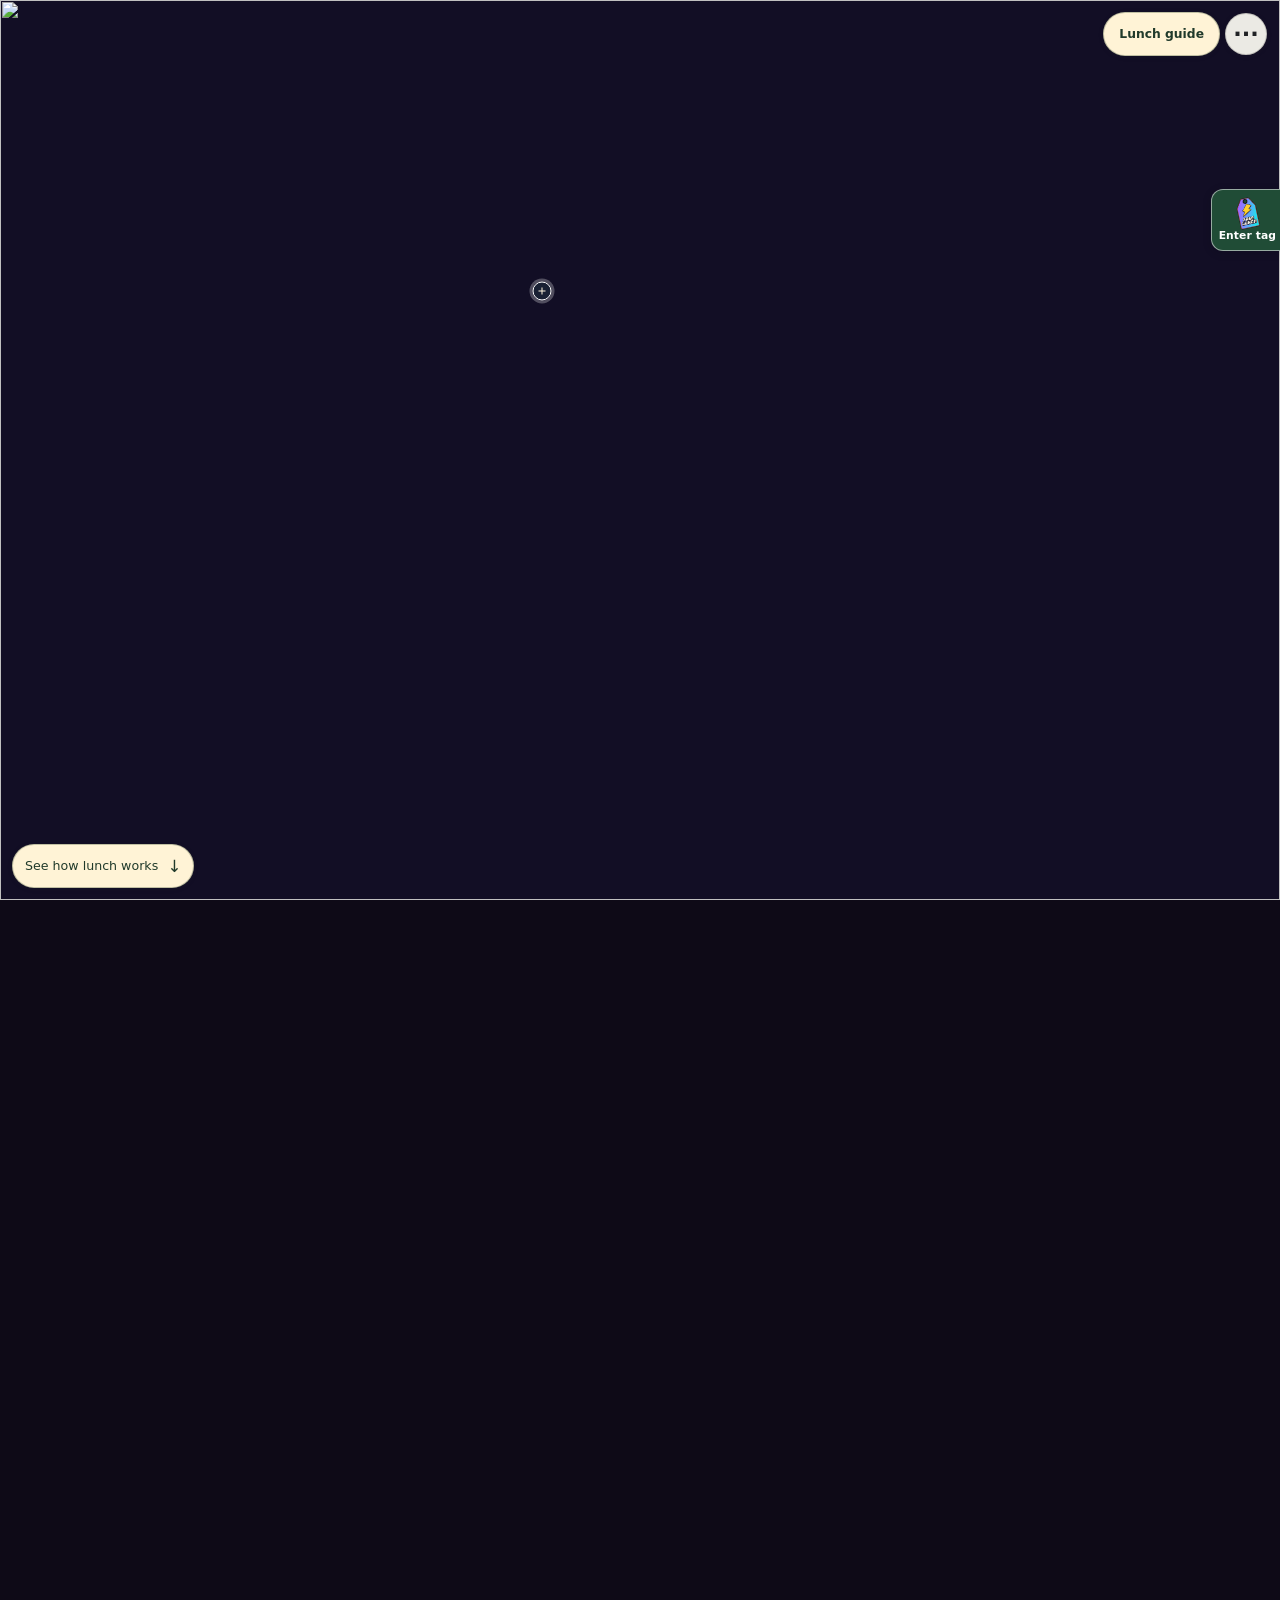
==== commit eb30534e: "Prepare responsive homepage quality upgrade and verified media render" ====
--- a/index.html
+++ b/index.html
@@ -14,9 +14,9 @@
 <meta name="description" content="Someone gave you a Free Lunch Tag. Your Meadows host buys lunch. Scan the tag or enter its code to meet your host and make a plan.">
 <meta name="theme-color" content="#fff4d8">
 <link rel="canonical" href="https://freelunchtag.com/"><link rel="icon" href="LOGO.PNG"><link rel="apple-touch-icon" href="LOGO.PNG"><link rel="manifest" href="manifest.json">
-<meta property="og:type" content="website"><meta property="og:url" content="https://freelunchtag.com/"><meta property="og:title" content="Someone gave you a Free Lunch Tag"><meta property="og:description" content="Someone gave you a Free Lunch Tag. Your Meadows host buys lunch. Scan the tag or enter its code to meet your host and make a plan."><meta property="og:image" content="https://freelunchtag.com/assets/pass-the-salsa/film-offer-wide.webp?v=2"><meta name="twitter:card" content="summary_large_image">
+<meta property="og:type" content="website"><meta property="og:url" content="https://freelunchtag.com/"><meta property="og:title" content="Someone gave you a Free Lunch Tag"><meta property="og:description" content="Someone gave you a Free Lunch Tag. Your Meadows host buys lunch. Scan the tag or enter its code to meet your host and make a plan."><meta property="og:image" content="https://freelunchtag.com/assets/pass-the-salsa/film-offer-wide.webp?v=quality-1"><meta name="twitter:card" content="summary_large_image">
 <link rel="stylesheet" href="screening.css?v=editions-1">
-<link rel="stylesheet" href="film-editions.css?v=2">
+<link rel="stylesheet" href="film-editions.css?v=quality-1">
 <link rel="preload" as="font" type="font/woff2" crossorigin href="assets/collection/barlow-condensed-extrabold.woff2">
 <script type="application/ld+json">{"@context":"https://schema.org","@type":"WebSite","name":"Free Lunch Tag","url":"https://freelunchtag.com/","description":"Collectible invitations to a free meal with a Meadows host in Plano, Texas.","publisher":{"@type":"Organization","name":"Meadows Baptist Church","url":"https://www.meadowsbaptist.org"}}</script>
 <script async src="https://www.googletagmanager.com/gtag/js?id=G-GGHV06ZDYR"></script>
@@ -24,7 +24,7 @@
 </head>
 <body>
 <div id="cinema" aria-hidden="true">
-  <picture id="stillFrame"><source media="(min-aspect-ratio: 1/1)" srcset="assets/pass-the-salsa/film-offer-wide.webp?v=2"><img src="assets/pass-the-salsa/film-offer.webp?v=2" alt="" fetchpriority="high"></picture>
+  <picture id="stillFrame"><source media="(min-aspect-ratio: 1/1)" srcset="assets/pass-the-salsa/film-offer-wide-720.webp?v=quality-1 1280w, assets/pass-the-salsa/film-offer-wide.webp?v=quality-1 1920w, assets/pass-the-salsa/film-offer-wide-4k.webp?v=quality-1 3840w" sizes="100vw"><img src="assets/pass-the-salsa/film-offer.webp?v=quality-1" srcset="assets/pass-the-salsa/film-offer-720.webp?v=quality-1 720w, assets/pass-the-salsa/film-offer.webp?v=quality-1 1080w" sizes="100vw" alt="" fetchpriority="high"></picture>
   <video id="storyFilm" muted playsinline preload="none" disablepictureinpicture tabindex="-1"></video>
 </div>
 <header class="film-tools">
@@ -36,6 +36,7 @@
       <button type="button" id="tableTalk" aria-haspopup="dialog">Mild or hot? Pick a question</button>
       <button type="button" id="readScene" aria-haspopup="dialog">Read this scene</button>
       <button type="button" id="motionToggle" aria-pressed="false">Pause motion</button>
+      <div class="film-quality"><label for="filmQuality">Quality</label><span class="film-quality-choice"><select id="filmQuality" aria-describedby="filmQualityStatus"><option value="auto">Auto</option><option value="hd">HD</option><option value="4k">4K</option></select></span><p id="filmQualityStatus" role="status" aria-live="polite"></p></div>
     </div>
   </details>
 </header>
@@ -44,7 +45,7 @@
   <section id="hero" class="hero" aria-labelledby="hero-title">
     <div class="frame hero-grid">
       <div class="opening">
-        <noscript><img class="no-script-film" src="assets/pass-the-salsa/film-offer.webp?v=2" alt="A Classic Lightning keychain clips to a bag at the taco window. The bag reads “Someone gave you a Free Lunch Tag. Your Meadows host buys lunch.”"></noscript>
+        <noscript><img class="no-script-film" src="assets/pass-the-salsa/film-offer.webp?v=quality-1" alt="A Classic Lightning keychain clips to a bag at the taco window. The bag reads “Someone gave you a Free Lunch Tag. Your Meadows host buys lunch.”"></noscript>
         <p class="credit">Meadows Baptist Church <span>·</span> Plano, TX</p>
         <h1 id="hero-title">Someone gave you a <em>Free Lunch Tag.</em></h1>
         <p class="lede">Your Meadows host buys you lunch. Scan the QR on your tag or enter its code to see your host’s number. Tap “Text my host” to suggest a place and time. After lunch, keep the tag or trade it with a friend.</p>
@@ -123,5 +124,5 @@
 <script type="module" src="pilot.js?v=one-take-1"></script>
 <script type="module" src="collection.js?v=editions-1"></script>
 <script type="module" src="tag-viewer.js?v=one-take-1"></script>
-<script type="module" src="screening.js?v=editions-3"></script>
+<script type="module" src="screening.js?v=quality-1"></script>
 </body></html>
--- a/film-editions.css
+++ b/film-editions.css
@@ -39,3 +39,13 @@
 
 /* Touch screens have no hover. Place each invitation above its bottle cap. */
 [data-object="pass-the-salsa-mild"] .film-pin-label,[data-object="pass-the-salsa-hot"] .film-pin-label{opacity:1;left:50%;right:auto;bottom:calc(100% + 4px);transform:translateX(-50%);background:#fff5dc;color:#243b2a;box-shadow:0 1px 3px #302a2060}
+
+.film-tools .tool-list{max-height:calc(100dvh - 82px);overflow-y:auto;overscroll-behavior:contain}
+.film-quality{display:grid;grid-template-columns:1fr 100px;align-items:center;gap:6px;margin:6px 4px 2px;padding:10px 8px 4px;border-top:1px solid #243b2a30}
+.film-quality label{font-size:.875rem;font-weight:650}
+.film-quality-choice{position:relative;display:block}
+.film-quality-choice::after{content:"";position:absolute;right:13px;top:calc(50% - 5px);width:7px;height:7px;border:solid currentColor;border-width:0 2px 2px 0;transform:rotate(45deg);pointer-events:none}
+.film-quality select{appearance:none;-webkit-appearance:none;min-height:44px;width:100%;padding:8px 30px 8px 10px;border:1px solid #243b2a55;border-radius:7px;background:#fff9eb;color:inherit;font:inherit;font-size:.875rem;cursor:pointer}
+.film-quality select:focus-visible{outline:3px solid var(--ring);outline-offset:3px}
+.film-quality select:disabled{opacity:.65;cursor:default}
+#filmQualityStatus{grid-column:1/-1;min-height:1.2em;margin:0;font-size:.875rem;line-height:1.35;color:#435648}
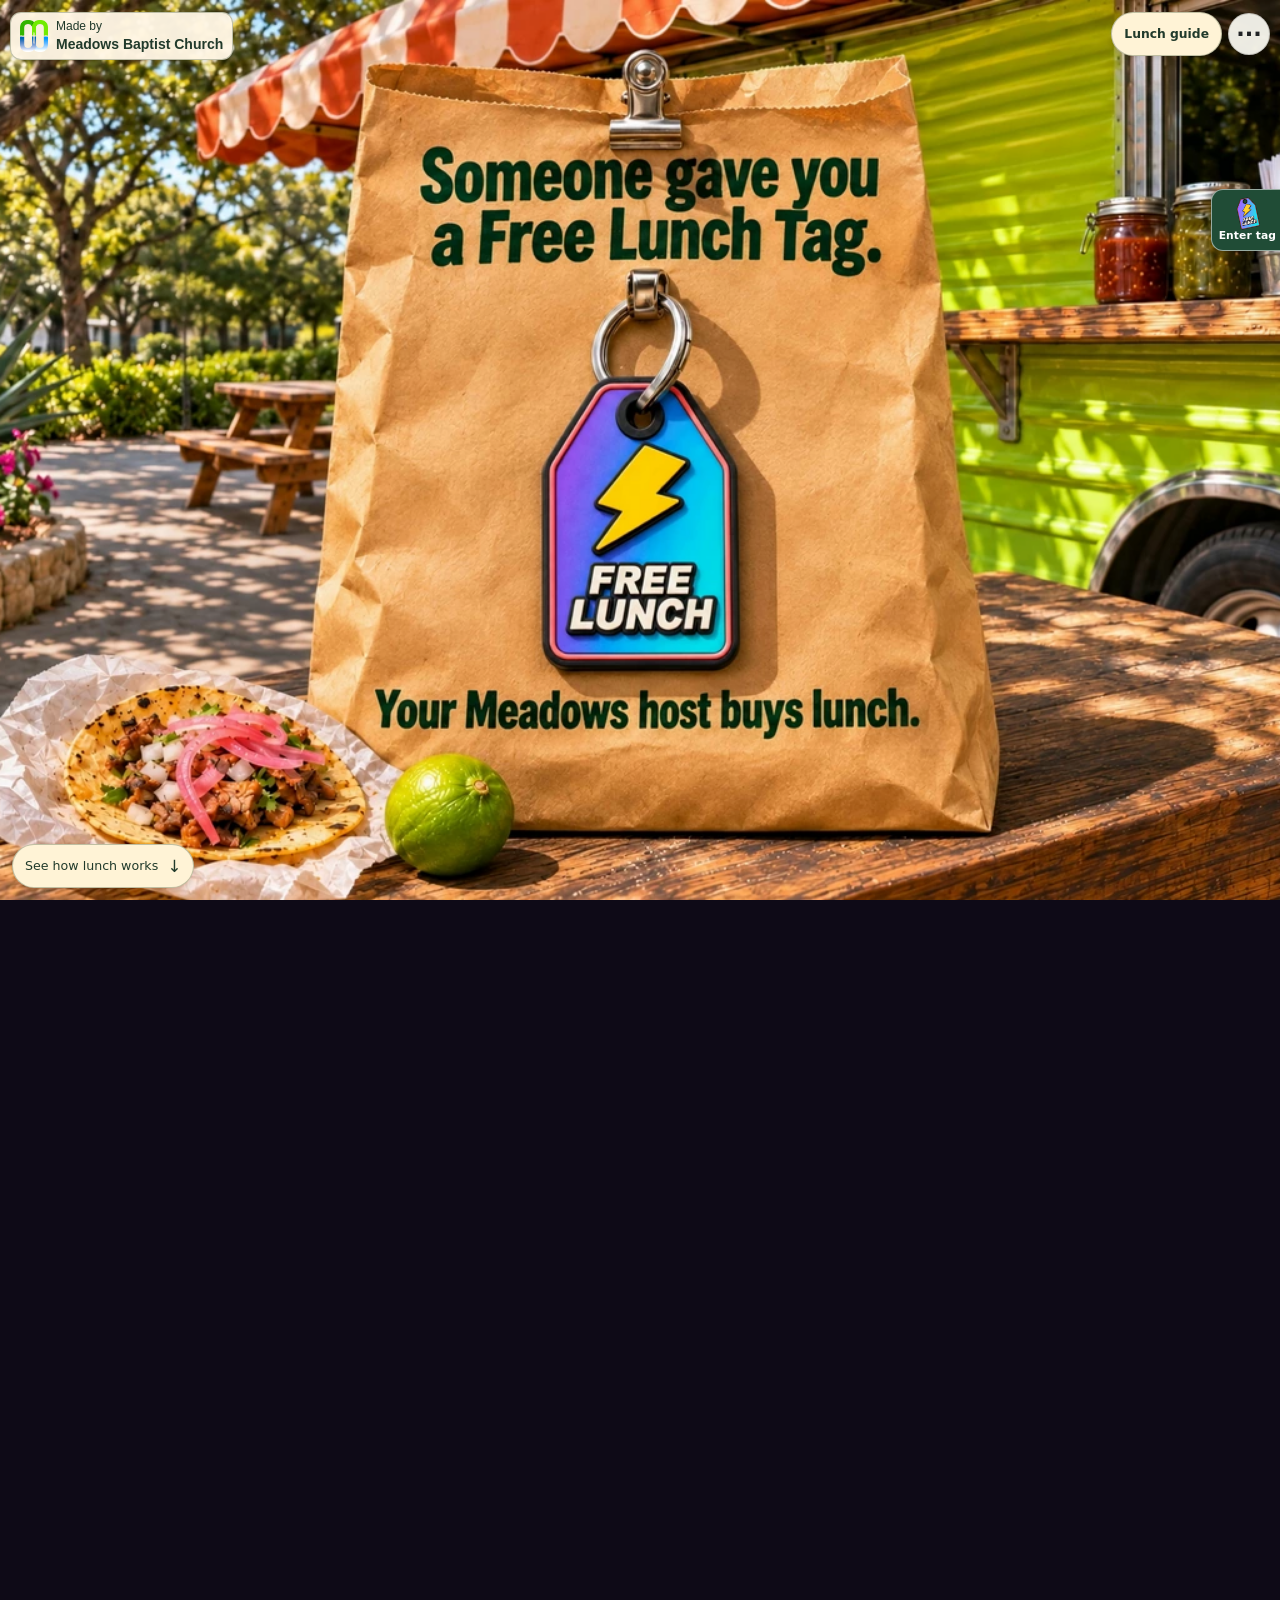
==== commit a7bf9e86: "Sharpen homepage, stabilize motion and clarify Meadows branding Add adaptive enhanced 4K, HD and pho" ====
--- a/index.html
+++ b/index.html
@@ -10,23 +10,34 @@
 }
 </script>
 <meta name="viewport" content="width=device-width, initial-scale=1">
-<title>Someone gave you a Free Lunch Tag</title>
-<meta name="description" content="Someone gave you a Free Lunch Tag. Your Meadows host buys lunch. Scan the tag or enter its code to meet your host and make a plan.">
+<title>Free Lunch Tag | Meadows Baptist Church in Plano</title>
+<meta name="description" content="Your lunch invitation from Meadows Baptist Church in Plano, Texas. Scan your Free Lunch Tag or enter its code to find your host and make a plan.">
 <meta name="theme-color" content="#fff4d8">
 <link rel="canonical" href="https://freelunchtag.com/"><link rel="icon" href="LOGO.PNG"><link rel="apple-touch-icon" href="LOGO.PNG"><link rel="manifest" href="manifest.json">
-<meta property="og:type" content="website"><meta property="og:url" content="https://freelunchtag.com/"><meta property="og:title" content="Someone gave you a Free Lunch Tag"><meta property="og:description" content="Someone gave you a Free Lunch Tag. Your Meadows host buys lunch. Scan the tag or enter its code to meet your host and make a plan."><meta property="og:image" content="https://freelunchtag.com/assets/pass-the-salsa/film-offer-wide.webp?v=quality-1"><meta name="twitter:card" content="summary_large_image">
+<meta property="og:type" content="website"><meta property="og:url" content="https://freelunchtag.com/"><meta property="og:title" content="Free Lunch Tag | Meadows Baptist Church in Plano"><meta property="og:description" content="Your lunch invitation from Meadows Baptist Church in Plano, Texas. Scan your Free Lunch Tag or enter its code to find your host and make a plan."><meta property="og:image" content="https://freelunchtag.com/assets/pass-the-salsa/film-offer-wide.webp?v=quality-2"><meta name="twitter:card" content="summary_large_image">
+<meta property="og:site_name" content="Free Lunch Tag">
+<meta property="og:locale" content="en_US">
+<meta property="og:image:type" content="image/webp">
+<meta property="og:image:width" content="1920">
+<meta property="og:image:height" content="1080">
+<meta property="og:image:alt" content="A Free Lunch Tag clipped to a takeout bag at a taco window.">
+<meta name="twitter:title" content="Free Lunch Tag | Meadows Baptist Church in Plano">
+<meta name="twitter:description" content="Your lunch invitation from Meadows Baptist Church in Plano, Texas. Scan your Free Lunch Tag or enter its code to find your host and make a plan.">
+<meta name="twitter:image" content="https://freelunchtag.com/assets/pass-the-salsa/film-offer-wide.webp?v=quality-2">
+<meta name="twitter:image:alt" content="A Free Lunch Tag clipped to a takeout bag at a taco window.">
 <link rel="stylesheet" href="screening.css?v=editions-1">
-<link rel="stylesheet" href="film-editions.css?v=quality-1">
+<link rel="stylesheet" href="film-editions.css?v=quality-2">
 <link rel="preload" as="font" type="font/woff2" crossorigin href="assets/collection/barlow-condensed-extrabold.woff2">
-<script type="application/ld+json">{"@context":"https://schema.org","@type":"WebSite","name":"Free Lunch Tag","url":"https://freelunchtag.com/","description":"Collectible invitations to a free meal with a Meadows host in Plano, Texas.","publisher":{"@type":"Organization","name":"Meadows Baptist Church","url":"https://www.meadowsbaptist.org"}}</script>
+<script type="application/ld+json">{"@context":"https://schema.org","@graph":[{"@type":"WebSite","@id":"https://freelunchtag.com/#website","url":"https://freelunchtag.com/","name":"Free Lunch Tag","alternateName":"FreeLunchTag.com","description":"Your lunch invitation from Meadows Baptist Church in Plano, Texas. Scan your Free Lunch Tag or enter its code to find your host and make a plan.","inLanguage":"en-US","publisher":{"@id":"https://www.meadowsbaptist.org/#organization"}},{"@type":"WebPage","@id":"https://freelunchtag.com/#webpage","url":"https://freelunchtag.com/","name":"Free Lunch Tag | Meadows Baptist Church in Plano","description":"Your lunch invitation from Meadows Baptist Church in Plano, Texas. Scan your Free Lunch Tag or enter its code to find your host and make a plan.","inLanguage":"en-US","isPartOf":{"@id":"https://freelunchtag.com/#website"},"publisher":{"@id":"https://www.meadowsbaptist.org/#organization"},"primaryImageOfPage":{"@type":"ImageObject","url":"https://freelunchtag.com/assets/pass-the-salsa/film-offer-wide.webp?v=quality-2","width":1920,"height":1080}},{"@type":"Organization","@id":"https://www.meadowsbaptist.org/#organization","name":"Meadows Baptist Church","url":"https://www.meadowsbaptist.org/","logo":{"@type":"ImageObject","url":"https://freelunchtag.com/assets/meadows-mark.png","contentUrl":"https://freelunchtag.com/assets/meadows-mark.png","width":787,"height":900}}]}</script>
 <script async src="https://www.googletagmanager.com/gtag/js?id=G-GGHV06ZDYR"></script>
 <script>window.dataLayer=window.dataLayer||[];function gtag(){dataLayer.push(arguments)}gtag('js',new Date());gtag('config','G-GGHV06ZDYR');</script>
 </head>
 <body>
 <div id="cinema" aria-hidden="true">
-  <picture id="stillFrame"><source media="(min-aspect-ratio: 1/1)" srcset="assets/pass-the-salsa/film-offer-wide-720.webp?v=quality-1 1280w, assets/pass-the-salsa/film-offer-wide.webp?v=quality-1 1920w, assets/pass-the-salsa/film-offer-wide-4k.webp?v=quality-1 3840w" sizes="100vw"><img src="assets/pass-the-salsa/film-offer.webp?v=quality-1" srcset="assets/pass-the-salsa/film-offer-720.webp?v=quality-1 720w, assets/pass-the-salsa/film-offer.webp?v=quality-1 1080w" sizes="100vw" alt="" fetchpriority="high"></picture>
+  <picture id="stillFrame"><source media="(min-aspect-ratio: 1/1)" srcset="assets/pass-the-salsa/film-offer-wide-720.webp?v=quality-2 1280w, assets/pass-the-salsa/film-offer-wide.webp?v=quality-2 1920w, assets/pass-the-salsa/film-offer-wide-4k.webp?v=quality-2 3840w" sizes="100vw"><img src="assets/pass-the-salsa/film-offer.webp?v=quality-2" srcset="assets/pass-the-salsa/film-offer-720.webp?v=quality-2 720w, assets/pass-the-salsa/film-offer.webp?v=quality-2 1080w" sizes="100vw" alt="" fetchpriority="high"></picture>
   <video id="storyFilm" muted playsinline preload="none" disablepictureinpicture tabindex="-1"></video>
 </div>
+<a class="maker-credit" href="https://www.meadowsbaptist.org/" aria-label="Made by Meadows Baptist Church. Visit Meadowsbaptist.org."><img src="assets/meadows-mark.png" width="28" height="32" alt=""><span class="maker-copy"><span class="maker-kicker">Made by</span><strong>Meadows Baptist Church</strong></span></a>
 <header class="film-tools">
   <button type="button" id="invitationGuide" aria-haspopup="dialog" aria-controls="sceneDialog">Lunch guide</button>
   <details id="filmOptions"><summary aria-label="Film options" title="Film options"><span aria-hidden="true">···</span></summary>
@@ -45,7 +56,7 @@
   <section id="hero" class="hero" aria-labelledby="hero-title">
     <div class="frame hero-grid">
       <div class="opening">
-        <noscript><img class="no-script-film" src="assets/pass-the-salsa/film-offer.webp?v=quality-1" alt="A Classic Lightning keychain clips to a bag at the taco window. The bag reads “Someone gave you a Free Lunch Tag. Your Meadows host buys lunch.”"></noscript>
+        <noscript><img class="no-script-film" src="assets/pass-the-salsa/film-offer.webp?v=quality-2" alt="A Classic Lightning keychain clips to a bag at the taco window. The bag reads “Someone gave you a Free Lunch Tag. Your Meadows host buys lunch.”"></noscript>
         <p class="credit">Meadows Baptist Church <span>·</span> Plano, TX</p>
         <h1 id="hero-title">Someone gave you a <em>Free Lunch Tag.</em></h1>
         <p class="lede">Your Meadows host buys you lunch. Scan the QR on your tag or enter its code to see your host’s number. Tap “Text my host” to suggest a place and time. After lunch, keep the tag or trade it with a friend.</p>
@@ -76,6 +87,7 @@
           <details><summary>Do I need to attend church?</summary><p>Church attendance is optional. Seth, a pastor at Meadows, takes neighbors in Plano to lunch to hear their stories. Those meals inspired Free Lunch Tag.</p></details>
           <details><summary>Could I host a lunch?</summary><p>Tell your host you’d like to buy lunch for a neighbor next time. Meadows sets up each new host with a profile and tags of their own.</p></details>
         </div>
+        <a class="guide-maker" href="https://www.meadowsbaptist.org/"><img src="assets/meadows-mark.png" width="36" height="42" alt=""><span>Free Lunch Tag was created by <strong>Meadows Baptist Church</strong> in Plano, Texas.<span class="church-domain">Meadowsbaptist.org</span></span></a>
       </div>
       <div class="demonstration" aria-hidden="true" data-moment="scan">
         <div class="scan-still"><div class="sample-fob"><div class="mini-ring"></div><img src="assets/collection/back.webp" alt="" width="480" height="720"></div><span class="scanner"></span></div>
@@ -90,7 +102,7 @@
   </div></section>
   <section id="story" class="story section" aria-labelledby="story-title"><div class="frame story-grid"><div><p class="credit">Meadows Baptist Church × Hyper Fenton</p><h2 id="story-title">It started with<br><em>“Let’s grab lunch.”</em></h2></div>
     <div class="prose"><p>Hyper Fenton (Seth Fenton) is a music artist and pastor at Meadows Baptist Church, across the street from Plano East Senior High School. He’s always inviting people around town to grab lunch and hear their stories.</p><p>Free Lunch Tag grew out of that habit. Now Meadows hosts are extending the same invitation to their neighbors.</p>
-      <div class="partners"><a href="https://www.meadowsbaptist.org" aria-label="Visit Meadows Baptist Church"><img src="assets/meadows-logo.png" loading="lazy" alt="Meadows Baptist Church"></a><a href="https://www.hyperfenton.com" aria-label="Visit Hyper Fenton"><img src="assets/hyper-fenton-logo.png" loading="lazy" alt="Hyper Fenton"></a></div>
+      <div class="partners"><a href="https://www.meadowsbaptist.org" aria-label="Visit Meadows Baptist Church"><img src="assets/meadows-mark.png" loading="lazy" alt="Meadows Baptist Church"></a><a href="https://www.hyperfenton.com" aria-label="Visit Hyper Fenton"><img src="assets/hyper-fenton-logo.png" loading="lazy" alt="Hyper Fenton"></a></div>
     </div></div></section>
   <section id="why" class="why section" aria-labelledby="why-title"><div class="frame why-inner"><h2 id="why-title">But… <em>why?</em></h2><div><p>We believe God is relational. Jesus made time to sit at the table with people, and we want to love our neighbors that way, too.</p><p>You’re welcome whether you come to church or simply want someone to share a meal with.</p></div></div></section>
   <section id="claim" class="claim section" aria-label="Your invitation"><div class="frame"><div class="ticket">
@@ -101,8 +113,8 @@
   </div></div></section>
   <section id="bonus" class="bonus section" aria-labelledby="bonus-title"><div class="frame host-layout"><div><p class="credit">Come say hello</p><h2 id="bonus-title">Trade tags.<br><em>Keep in touch.</em></h2></div><div class="prose"><p>Keep your tag on your keys or trade designs after lunch. Each code stays with its original host. If you’d like to meet more of the Meadows crew in Plano, you’re welcome to visit.</p><dl class="times"><div><dt>Wednesday</dt><dd>6:00 p.m.</dd></div><div><dt>Sunday</dt><dd>9:30 a.m.</dd></div></dl><a class="text-link" href="https://www.meadowsbaptist.org">Visit Meadows Baptist Church</a></div></div></section>
 </main>
-<footer><div class="closing" id="made-with-love"><p>Made with love<br><em>by Meadows.</em></p></div>
-  <div class="credits"><a href="https://www.meadowsbaptist.org">Meadows Baptist Church, Plano</a> · <a href="admin.html">Host tools</a></div>
+<footer><div class="closing" id="made-with-love"><p><a href="https://www.meadowsbaptist.org/">Made with love<br><em>by Meadows Baptist Church.</em></a></p></div>
+  <div class="credits">Created by <a href="https://www.meadowsbaptist.org/">Meadows Baptist Church</a> in Plano, Texas · <a href="admin.html">Host tools</a></div>
 </footer>
 <button type="button" id="quickTag" aria-label="Enter your tag" aria-haspopup="dialog"><img src="assets/collection/classic.webp" width="35" height="48" alt=""><span>Enter tag</span></button>
 <button type="button" id="continueFilm" aria-label="Scroll to the next scene"><span id="scrollCue">See how lunch works</span><span class="scroll-arrow" aria-hidden="true">↓</span></button>
@@ -124,5 +136,5 @@
 <script type="module" src="pilot.js?v=one-take-1"></script>
 <script type="module" src="collection.js?v=editions-1"></script>
 <script type="module" src="tag-viewer.js?v=one-take-1"></script>
-<script type="module" src="screening.js?v=quality-1"></script>
+<script type="module" src="screening.js?v=quality-2"></script>
 </body></html>
--- a/film-editions.css
+++ b/film-editions.css
@@ -40,6 +40,25 @@
 /* Touch screens have no hover. Place each invitation above its bottle cap. */
 [data-object="pass-the-salsa-mild"] .film-pin-label,[data-object="pass-the-salsa-hot"] .film-pin-label{opacity:1;left:50%;right:auto;bottom:calc(100% + 4px);transform:translateX(-50%);background:#fff5dc;color:#243b2a;box-shadow:0 1px 3px #302a2060}
 
+/* Keep the selected film free of markers while preserving accessible objects. */
+[data-film="pass-the-salsa"] .film-pin,[data-film="pass-the-salsa"] .film-pin-label{display:none}
+[data-film="pass-the-salsa"] .film-object:focus-visible{outline:3px solid #fff9e8;outline-offset:-4px;box-shadow:inset 0 0 0 6px #204c36}
+
+[data-film="pass-the-salsa"]{--film-left:max(10px,env(safe-area-inset-left));--film-right:max(10px,env(safe-area-inset-right))}
+[data-film="pass-the-salsa"] .maker-credit{display:inline-flex;align-items:center;gap:8px;min-height:44px;max-width:250px;margin:12px;padding:7px 9px;border:1px solid #344c2f4f;border-radius:11px;background:#fff6e4f5;color:#213a2b;box-shadow:0 1px 5px #2222;text-decoration:none}
+[data-film="pass-the-salsa"].projecting .maker-credit{position:fixed;left:var(--film-left);top:max(12px,env(safe-area-inset-top));z-index:5;max-width:min(250px,calc(100vw - var(--film-left) - var(--film-right) - 146px));margin:0}
+[data-film="pass-the-salsa"] .maker-credit img{flex:0 0 28px;display:block;width:28px;height:32px;object-fit:contain}
+[data-film="pass-the-salsa"] .maker-copy{display:grid;gap:2px;min-width:0}
+[data-film="pass-the-salsa"] .maker-kicker{font-size:.75rem;line-height:1.1}
+[data-film="pass-the-salsa"] .maker-copy strong{font-size:.875rem;line-height:1.15;font-weight:650}
+[data-film="pass-the-salsa"] .maker-credit:hover{background:#fffaf0}
+[data-film="pass-the-salsa"].projecting .film-tools{right:var(--film-right);gap:6px}
+[data-film="pass-the-salsa"] #invitationGuide{padding-inline:12px}
+[data-film="pass-the-salsa"] .guide-maker{display:flex;align-items:flex-start;gap:12px;margin-top:18px;padding-top:18px;border-top:1px solid #bda97d70;color:inherit;text-decoration:none;font-size:1rem;line-height:1.45}
+[data-film="pass-the-salsa"] .guide-maker img{flex:0 0 36px;display:block;width:36px;height:42px;object-fit:contain}
+[data-film="pass-the-salsa"] .church-domain{display:block;margin-top:5px;font-size:.9rem;text-decoration:underline;text-underline-offset:.22em}
+@media(max-width:360px){[data-film="pass-the-salsa"] .maker-credit{gap:6px;padding-inline:7px}[data-film="pass-the-salsa"] .maker-credit img{flex-basis:24px;width:24px;height:28px}}
+
 .film-tools .tool-list{max-height:calc(100dvh - 82px);overflow-y:auto;overscroll-behavior:contain}
 .film-quality{display:grid;grid-template-columns:1fr 100px;align-items:center;gap:6px;margin:6px 4px 2px;padding:10px 8px 4px;border-top:1px solid #243b2a30}
 .film-quality label{font-size:.875rem;font-weight:650}
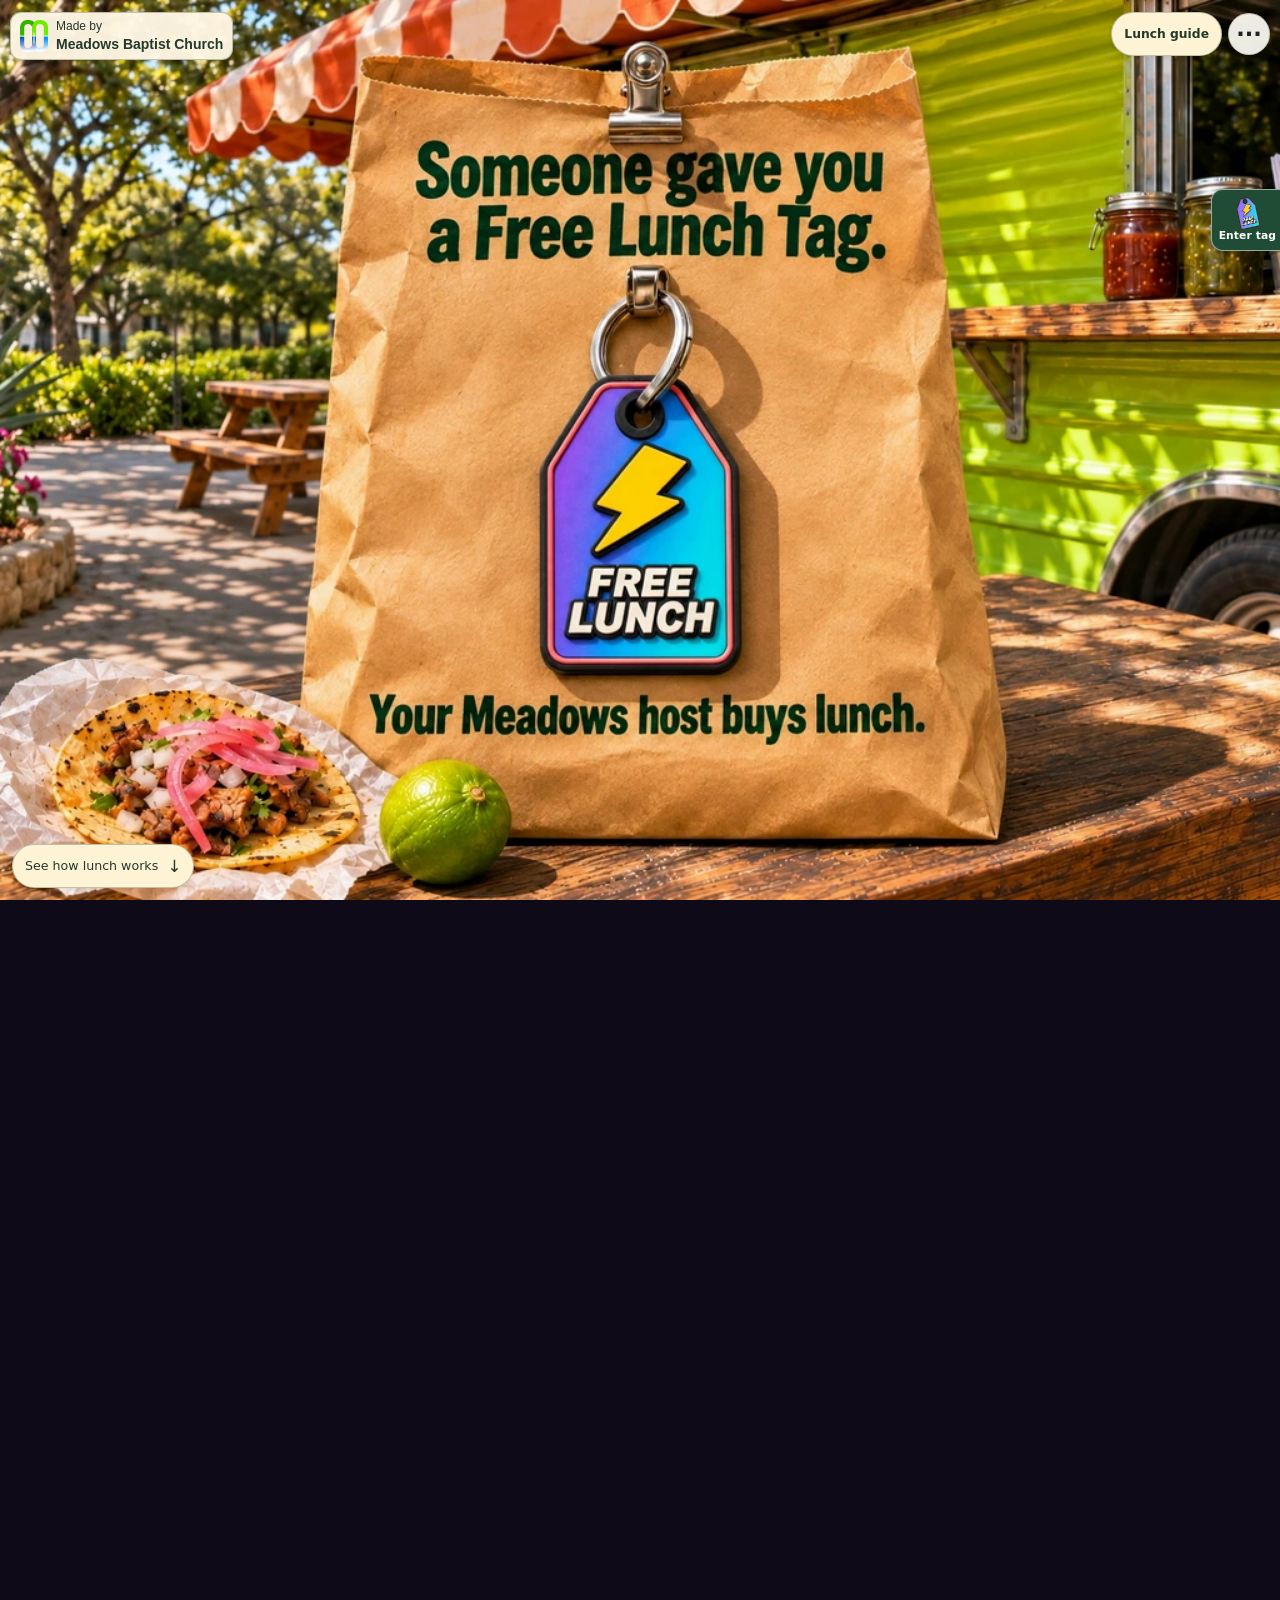
==== commit 0dcba677: "Start homepage camera motion on the first scroll gesture Shorten the selected opening spacer, skip i" ====
--- a/index.html
+++ b/index.html
@@ -14,7 +14,7 @@
 <meta name="description" content="Your lunch invitation from Meadows Baptist Church in Plano, Texas. Scan your Free Lunch Tag or enter its code to find your host and make a plan.">
 <meta name="theme-color" content="#fff4d8">
 <link rel="canonical" href="https://freelunchtag.com/"><link rel="icon" href="LOGO.PNG"><link rel="apple-touch-icon" href="LOGO.PNG"><link rel="manifest" href="manifest.json">
-<meta property="og:type" content="website"><meta property="og:url" content="https://freelunchtag.com/"><meta property="og:title" content="Free Lunch Tag | Meadows Baptist Church in Plano"><meta property="og:description" content="Your lunch invitation from Meadows Baptist Church in Plano, Texas. Scan your Free Lunch Tag or enter its code to find your host and make a plan."><meta property="og:image" content="https://freelunchtag.com/assets/pass-the-salsa/film-offer-wide.webp?v=quality-2"><meta name="twitter:card" content="summary_large_image">
+<meta property="og:type" content="website"><meta property="og:url" content="https://freelunchtag.com/"><meta property="og:title" content="Free Lunch Tag | Meadows Baptist Church in Plano"><meta property="og:description" content="Your lunch invitation from Meadows Baptist Church in Plano, Texas. Scan your Free Lunch Tag or enter its code to find your host and make a plan."><meta property="og:image" content="https://freelunchtag.com/assets/pass-the-salsa/film-offer-wide.webp?v=quality-4"><meta name="twitter:card" content="summary_large_image">
 <meta property="og:site_name" content="Free Lunch Tag">
 <meta property="og:locale" content="en_US">
 <meta property="og:image:type" content="image/webp">
@@ -23,18 +23,18 @@
 <meta property="og:image:alt" content="A Free Lunch Tag clipped to a takeout bag at a taco window.">
 <meta name="twitter:title" content="Free Lunch Tag | Meadows Baptist Church in Plano">
 <meta name="twitter:description" content="Your lunch invitation from Meadows Baptist Church in Plano, Texas. Scan your Free Lunch Tag or enter its code to find your host and make a plan.">
-<meta name="twitter:image" content="https://freelunchtag.com/assets/pass-the-salsa/film-offer-wide.webp?v=quality-2">
+<meta name="twitter:image" content="https://freelunchtag.com/assets/pass-the-salsa/film-offer-wide.webp?v=quality-4">
 <meta name="twitter:image:alt" content="A Free Lunch Tag clipped to a takeout bag at a taco window.">
 <link rel="stylesheet" href="screening.css?v=editions-1">
-<link rel="stylesheet" href="film-editions.css?v=quality-2">
+<link rel="stylesheet" href="film-editions.css?v=quality-4">
 <link rel="preload" as="font" type="font/woff2" crossorigin href="assets/collection/barlow-condensed-extrabold.woff2">
-<script type="application/ld+json">{"@context":"https://schema.org","@graph":[{"@type":"WebSite","@id":"https://freelunchtag.com/#website","url":"https://freelunchtag.com/","name":"Free Lunch Tag","alternateName":"FreeLunchTag.com","description":"Your lunch invitation from Meadows Baptist Church in Plano, Texas. Scan your Free Lunch Tag or enter its code to find your host and make a plan.","inLanguage":"en-US","publisher":{"@id":"https://www.meadowsbaptist.org/#organization"}},{"@type":"WebPage","@id":"https://freelunchtag.com/#webpage","url":"https://freelunchtag.com/","name":"Free Lunch Tag | Meadows Baptist Church in Plano","description":"Your lunch invitation from Meadows Baptist Church in Plano, Texas. Scan your Free Lunch Tag or enter its code to find your host and make a plan.","inLanguage":"en-US","isPartOf":{"@id":"https://freelunchtag.com/#website"},"publisher":{"@id":"https://www.meadowsbaptist.org/#organization"},"primaryImageOfPage":{"@type":"ImageObject","url":"https://freelunchtag.com/assets/pass-the-salsa/film-offer-wide.webp?v=quality-2","width":1920,"height":1080}},{"@type":"Organization","@id":"https://www.meadowsbaptist.org/#organization","name":"Meadows Baptist Church","url":"https://www.meadowsbaptist.org/","logo":{"@type":"ImageObject","url":"https://freelunchtag.com/assets/meadows-mark.png","contentUrl":"https://freelunchtag.com/assets/meadows-mark.png","width":787,"height":900}}]}</script>
+<script type="application/ld+json">{"@context":"https://schema.org","@graph":[{"@type":"WebSite","@id":"https://freelunchtag.com/#website","url":"https://freelunchtag.com/","name":"Free Lunch Tag","alternateName":"FreeLunchTag.com","description":"Your lunch invitation from Meadows Baptist Church in Plano, Texas. Scan your Free Lunch Tag or enter its code to find your host and make a plan.","inLanguage":"en-US","publisher":{"@id":"https://www.meadowsbaptist.org/#organization"}},{"@type":"WebPage","@id":"https://freelunchtag.com/#webpage","url":"https://freelunchtag.com/","name":"Free Lunch Tag | Meadows Baptist Church in Plano","description":"Your lunch invitation from Meadows Baptist Church in Plano, Texas. Scan your Free Lunch Tag or enter its code to find your host and make a plan.","inLanguage":"en-US","isPartOf":{"@id":"https://freelunchtag.com/#website"},"publisher":{"@id":"https://www.meadowsbaptist.org/#organization"},"primaryImageOfPage":{"@type":"ImageObject","url":"https://freelunchtag.com/assets/pass-the-salsa/film-offer-wide.webp?v=quality-4","width":1920,"height":1080}},{"@type":"Organization","@id":"https://www.meadowsbaptist.org/#organization","name":"Meadows Baptist Church","url":"https://www.meadowsbaptist.org/","logo":{"@type":"ImageObject","url":"https://freelunchtag.com/assets/meadows-mark.png","contentUrl":"https://freelunchtag.com/assets/meadows-mark.png","width":787,"height":900}}]}</script>
 <script async src="https://www.googletagmanager.com/gtag/js?id=G-GGHV06ZDYR"></script>
 <script>window.dataLayer=window.dataLayer||[];function gtag(){dataLayer.push(arguments)}gtag('js',new Date());gtag('config','G-GGHV06ZDYR');</script>
 </head>
 <body>
 <div id="cinema" aria-hidden="true">
-  <picture id="stillFrame"><source media="(min-aspect-ratio: 1/1)" srcset="assets/pass-the-salsa/film-offer-wide-720.webp?v=quality-2 1280w, assets/pass-the-salsa/film-offer-wide.webp?v=quality-2 1920w, assets/pass-the-salsa/film-offer-wide-4k.webp?v=quality-2 3840w" sizes="100vw"><img src="assets/pass-the-salsa/film-offer.webp?v=quality-2" srcset="assets/pass-the-salsa/film-offer-720.webp?v=quality-2 720w, assets/pass-the-salsa/film-offer.webp?v=quality-2 1080w" sizes="100vw" alt="" fetchpriority="high"></picture>
+  <picture id="stillFrame"><source media="(min-aspect-ratio: 1/1)" srcset="assets/pass-the-salsa/film-offer-wide-720.webp?v=quality-4 1280w, assets/pass-the-salsa/film-offer-wide.webp?v=quality-4 1920w, assets/pass-the-salsa/film-offer-wide-4k.webp?v=quality-4 3840w" sizes="100vw"><img src="assets/pass-the-salsa/film-offer.webp?v=quality-4" srcset="assets/pass-the-salsa/film-offer-720.webp?v=quality-4 720w, assets/pass-the-salsa/film-offer.webp?v=quality-4 1080w" sizes="100vw" alt="" fetchpriority="high"></picture>
   <video id="storyFilm" muted playsinline preload="none" disablepictureinpicture tabindex="-1"></video>
 </div>
 <a class="maker-credit" href="https://www.meadowsbaptist.org/" aria-label="Made by Meadows Baptist Church. Visit Meadowsbaptist.org."><img src="assets/meadows-mark.png" width="28" height="32" alt=""><span class="maker-copy"><span class="maker-kicker">Made by</span><strong>Meadows Baptist Church</strong></span></a>
@@ -56,7 +56,7 @@
   <section id="hero" class="hero" aria-labelledby="hero-title">
     <div class="frame hero-grid">
       <div class="opening">
-        <noscript><img class="no-script-film" src="assets/pass-the-salsa/film-offer.webp?v=quality-2" alt="A Classic Lightning keychain clips to a bag at the taco window. The bag reads “Someone gave you a Free Lunch Tag. Your Meadows host buys lunch.”"></noscript>
+        <noscript><img class="no-script-film" src="assets/pass-the-salsa/film-offer.webp?v=quality-4" alt="A Classic Lightning keychain clips to a bag at the taco window. The bag reads “Someone gave you a Free Lunch Tag. Your Meadows host buys lunch.”"></noscript>
         <p class="credit">Meadows Baptist Church <span>·</span> Plano, TX</p>
         <h1 id="hero-title">Someone gave you a <em>Free Lunch Tag.</em></h1>
         <p class="lede">Your Meadows host buys you lunch. Scan the QR on your tag or enter its code to see your host’s number. Tap “Text my host” to suggest a place and time. After lunch, keep the tag or trade it with a friend.</p>
@@ -136,5 +136,5 @@
 <script type="module" src="pilot.js?v=one-take-1"></script>
 <script type="module" src="collection.js?v=editions-1"></script>
 <script type="module" src="tag-viewer.js?v=one-take-1"></script>
-<script type="module" src="screening.js?v=quality-2"></script>
+<script type="module" src="screening.js?v=quality-4"></script>
 </body></html>
